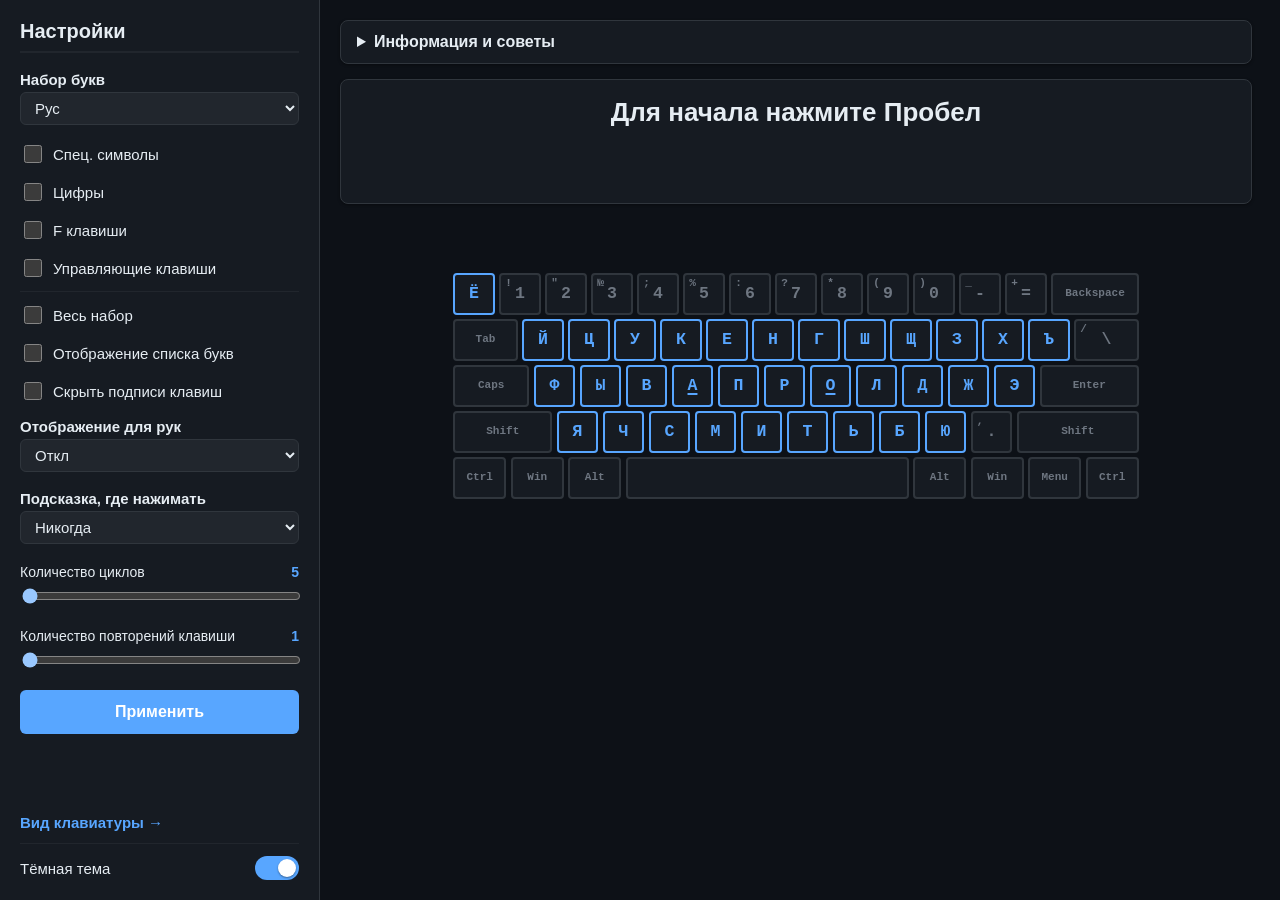
==== index.html @ badbe6aa "Добавлены настройки для сплит клавиатур" ====
<!DOCTYPE html>
<html lang="ru">
<head>
<meta charset="UTF-8">
<meta name="viewport" content="width=device-width, initial-scale=1">
<script>
  // Применяем сохранённую тему до отрисовки страницы, чтобы не было
  // мигания тёмной темой (она задана по умолчанию в CSS) перед светлой.
  (function () {
    try {
      if (localStorage.getItem('jmak-theme') === 'light') {
        document.documentElement.setAttribute('data-theme', 'light');
      }
    } catch (e) {}
  })();
</script>
<title>Жмяк — тренажёр расположения клавиш</title>
<link rel="stylesheet" href="style.css">
</head>
<body>

<div class="app">

  <!-- ================= ЛЕВЫЙ БЛОК: НАСТРОЙКИ ================= -->
  <aside class="panel settings">
    <h2 class="panel-title">Настройки</h2>

    <div class="field">
      <label class="field-label" for="letterSet">Набор букв</label>
      <select class="select" id="letterSet">
        <option value="ru" selected>Рус</option>
        <option value="en">Eng</option>
        <option value="all">Все</option>
        <option value="off">Откл</option>
      </select>
    </div>

    <label class="check"><input type="checkbox" id="cbSpecial"><span>Спец. символы</span></label>
    <label class="check"><input type="checkbox" id="cbDigits"><span>Цифры</span></label>
    <label class="check"><input type="checkbox" id="cbFkeys"><span>F клавиши</span></label>
    <label class="check"><input type="checkbox" id="cbControl"><span>Управляющие клавиши</span></label>

    <div class="settings-divider"></div>

    <label class="check"><input type="checkbox" id="cbFullSet"><span>Весь набор</span></label>
    <label class="check"><input type="checkbox" id="cbShowSeq"><span>Отображение списка букв</span></label>
    <label class="check"><input type="checkbox" id="cbBlind"><span>Скрыть подписи клавиш</span></label>
    <div class="field">
      <label class="field-label" for="handsMode">Отображение для рук</label>
      <select class="select" id="handsMode">
        <option value="off" selected>Откл</option>
        <option value="halves">Разделение на половины</option>
        <option value="fingers">Для каждого пальца</option>
      </select>
    </div>
    <div class="field">
      <label class="field-label" for="hintMode">Подсказка, где нажимать</label>
      <select class="select" id="hintMode">
        <option value="never" selected>Никогда</option>
        <option value="delay">Если замешкался (через 2 с)</option>
        <option value="instant">Сразу</option>
      </select>
    </div>

    <div class="slider">
      <div class="slider-head"><span>Количество циклов</span><b id="cyclesVal">5</b></div>
      <input type="range" id="cycles" min="5" max="100" step="1" value="5">
    </div>

    <div class="slider">
      <div class="slider-head"><span>Количество повторений клавиши</span><b id="repeatsVal">1</b></div>
      <input type="range" id="repeats" min="1" max="10" step="1" value="1">
    </div>

    <button id="applyBtn" class="apply">Применить</button>

    <div class="settings-footer">
      <a class="nav-link" href="key_settings.html">Вид клавиатуры →</a>
      <div class="theme-toggle">
        <span>Тёмная тема</span>
        <label class="switch">
          <input type="checkbox" id="themeToggle" checked>
          <span class="switch-track"></span>
        </label>
      </div>
    </div>
  </aside>

  <!-- ================= ПРАВЫЙ БЛОК: ЖМЯК ================= -->
  <main class="panel jmyak" id="jmyakPanel">

    <details class="info" id="infoBlock">
      <summary>Информация и советы</summary>
      <div class="info-body">
        <p>Жмяк помогает запомнить расположение клавиш и натренировать мышечную память пальцев — особенно при переходе с обычной клавиатуры на сплит, когда первое время пальцы ищут клавиши не там. Время нажатия показывается, чтобы видеть прогресс, но главное — нажимать правильно, не глядя.</p>
        <p>Форму своей сплит-клавиатуры (столбцы, ряды, клавиши под большой палец) можно задать на странице «Вид клавиатуры» — тренажёр нарисует её вместо обычной. Там же можно записать свою раскладку со слоями: страница по очереди подсвечивает клавиши, а вы нажимаете их на своей клавиатуре. Если цифры и спецсимволы у вас на разных клавишах (Shift + 9 не даёт скобку), включите там флажок «Цифры и спецсимволы на разных клавишах» — тогда символы будут показываться только на своих клавишах. Все настройки (клавиатура, раскладка со слоями, настройки тренажёра и тема) можно сохранить в файл и загрузить в другом браузере — карточка «Резервная копия» на той же странице.</p>
        <p><b>Слои сплита.</b> Над клавиатурой появляются вкладки слоёв — в покое по ним можно посмотреть, что где лежит. На основном слое в углах клавиш мелко видно, что на них на слоях 1 и 2. Если символ задания лежит на другом слое, подсказка назовёт слой («Жми (Символы)»), клавиатура сама переключится на него, а клавиша, которая его включает, будет обведена цветом слоя.</p>
        <ul>
          <li>Выберите наборы символов слева и нажмите <b>«Применить»</b>.</li>
          <li>Нажмите клавишу из подсказки (Пробел или Enter).</li>
          <li>После отсчёта 3…1 появится символ — нажмите его на клавиатуре.</li>
          <li>Если выбран набор букв «Все», рядом с «Жми» подсказывается раскладка буквы — <b>(Рус)</b> или <b>(Eng)</b>: например, «с» и «c» выглядят одинаково.</li>
          <li><b>Количество циклов</b> — сколько разных символов будет в задании (от 5 до 100).</li>
          <li><b>Количество повторений</b> — сколько раз подряд нужно нажать один и тот же символ.</li>
          <li><b>«Весь набор»</b> — в задание попадают все символы выбранных наборов, каждый по одному разу в случайном порядке; количество циклов при этом не настраивается (рядом с ним показано, сколько символов войдёт в задание), повторения работают как обычно.</li>
          <li>Если включено несколько наборов, каждый из них гарантированно появится в задании хотя бы один раз.</li>
          <li>На клавиатуре синим отмечены клавиши из выбранных наборов, серым — остальные. Подсветка меняется сразу при переключении флажков, ещё до «Применить».</li>
          <li>Если включено «Отображение списка букв», после старта задания клавиши, которые в нём встретятся, подсвечиваются жёлтым.</li>
          <li>Верное нажатие вспыхивает на клавиатуре зелёным, ошибочное — красным; под клавиатурой показывается время нажатия.</li>
          <li><b>«Отображение для рук»</b> — черта внизу клавиши подсказывает, чем её нажимать при слепой печати. «Разделение на половины»: фиолетовая — левой рукой, бирюзовая — правой. «Для каждого пальца»: у каждого пальца свой цвет, от розового (левый мизинец) до малинового (правый мизинец); серая — большие пальцы (пробел, Alt).</li>
          <li>На обычной клавиатуре ряд Esc и F1–F12 появляется при включённых «F клавишах» или «Управляющих клавишах», блок Insert/Home/PgUp/Delete/End/PgDn со стрелками — при «Управляющих клавишах». На сплите этих клавиш нет — они обычно на слоях, задание засчитывает их нажатие, но на схеме не показывает.</li>
          <li><b>«Подсказка, где нажимать»</b> — целевая клавиша подсвечивается на схеме вместе с чертой своего пальца: «Сразу» или «Если замешкался» (через 2 секунды, если клавиша ещё не нажата). По умолчанию подсказки нет — клавишу нужно найти самому.</li>
          <li><b>«Скрыть подписи клавиш»</b> — на схеме остаются только формы клавиш (и засечки на А/О): где какой символ, нужно помнить.</li>
          <li>В конце появится блок «Ошибки при нажатии» — клавиши, которые не удалось нажать с первого раза: им стоит уделить внимание. Кнопка <b>«Повторить ошибки»</b> сразу запускает задание из этих клавиш (каждая — по 3 раза). Ниже — свёрнутая таблица «Подробные результаты»: клавиша, все нажатия, ошибки, среднее время нажатия.</li>
        </ul>
        <p>Символы набираются в той раскладке, которая выбрана в настройках (Рус / Eng).</p>
        <p><b>Спец. символы зависят от набора букв:</b> при «Рус» выпадают только символы, которые набираются в русской раскладке (<code>! " % : ; ? * ( ) _ + - = \ / , .</code>); при «Eng» и «Все», а также если набор букв «Откл», — все спец. символы (для тех, что не набираются в русской раскладке, переключитесь на английскую). Регистр букв не учитывается.</p>
        <p><b>Комбинации клавиш</b> (например, Alt+Shift для смены раскладки, Shift+1 для «!») не засчитываются. Одиночное нажатие Alt, Ctrl, Shift или Win засчитывается в момент отпускания клавиши; время реакции при этом считается от её нажатия.</p>
        <p>Задание можно остановить кнопкой «Прервать».</p>
        <p>Настройки сохраняются в браузере при нажатии «Применить» и подставляются автоматически при следующем открытии страницы.</p>
        <p><b>Советы</b></p>
        <ul>
          <li>Сначала добейтесь надписи «Без ошибок, молодец!», и только потом ускоряйтесь: скорость придёт сама, когда пальцы запомнят дорогу.</li>
          <li>Усложняйте постепенно: подсказка «Сразу» → «Если замешкался» → «Никогда» → «Скрыть подписи клавиш».</li>
          <li>Старайтесь не смотреть на свою клавиатуру — ищите клавишу на экранной.</li>
          <li>Включите «Отображение для рук» → «Для каждого пальца» и следите, каким пальцем нажимаете.</li>
          <li>Клавиши из блока «Ошибки при нажатии» пальцы ещё не запомнили — потренируйте их кнопкой «Повторить ошибки».</li>
        </ul>
      </div>
    </details>

    <div class="status" id="status">
      <div class="status-text" id="statusText">Для начала нажмите Пробел</div>
      <div class="status-key" id="statusKey"></div>
    </div>
    <button id="abortBtn" class="abort" hidden>Прервать</button>

    <div class="layer-tabs trainer-tabs" id="layerTabs" hidden></div>
    <div class="keyboard-wrap">
      <div class="keyboard" id="keyboard" aria-hidden="true"></div>
    </div>
    <div class="press-feedback" id="pressTime"></div>

    <div class="progress" id="progress"></div>
    <div class="results" id="results"></div>

  </main>
</div>

<script src="keyboard.js"></script>
<script src="script.js"></script>
</body>
</html>
---- style.css ----
* {
  box-sizing: border-box;
}

/* ==================== ЦВЕТОВЫЕ ПЕРЕМЕННЫЕ ==================== */
/* Тёмная тема — значения по умолчанию */
:root {
  color-scheme: dark;

  --bg-app: #0d1117;
  --bg-main: #0d1117;
  --bg-panel: #161b22;
  --bg-subtle: #21262d;
  --bg-hover: #1c2128;
  --bg-disabled: #30363d;

  --border-color: #30363d;
  --border-soft: #21262d;

  --text-primary: #e6edf3;
  --text-secondary: #8b949e;
  --text-tertiary: #6e7681;

  --accent: #58a6ff;
  --accent-hover: #79c0ff;
  --accent-bg: rgba(56, 139, 253, 0.15);
  --accent-ring: rgba(88, 166, 255, 0.35);

  --success: #3fb950;
  --success-border: #2ea043;
  --success-bg: rgba(46, 160, 67, 0.15);
  --success-ring: rgba(46, 160, 67, 0.3);

  --error: #f85149;
  --error-bg: rgba(248, 81, 73, 0.15);
  --error-ring: rgba(248, 81, 73, 0.3);

  --warning: #d29922;
  --warning-bg: rgba(210, 153, 34, 0.12);

  --hand-left: #a371f7;
  --hand-right: #39c5bb;

  --finger-left-pinky: #f778ba;
  --finger-left-ring: #f0883e;
  --finger-left-middle: #e3b341;
  --finger-left-index: #56d364;
  --finger-right-index: #39c5bb;
  --finger-right-middle: #58a6ff;
  --finger-right-ring: #a371f7;
  --finger-right-pinky: #db61a2;
  --finger-thumb: #8b949e;

  /* Цвета слоёв записанной раскладки сплита (клавиши слоёв, угловые подписи) */
  --layer-1: #a371f7;
  --layer-2: #f0883e;
  --layer-3: #39c5bb;
  --layer-4: #f778ba;
  --layer-5: #e3b341;

  --shadow-sm: 0 1px 3px rgba(0, 0, 0, 0.4);
  --shadow-panel: 2px 0 5px rgba(0, 0, 0, 0.3);

  --scrollbar-track: #161b22;
  --scrollbar-thumb: #30363d;
  --scrollbar-thumb-hover: #484f58;
}

/* Светлая тема — включается переключателем внизу настроек */
:root[data-theme="light"] {
  color-scheme: light;

  --bg-app: #f5f7fa;
  --bg-main: #f9fafb;
  --bg-panel: #ffffff;
  --bg-subtle: #f6f8fa;
  --bg-hover: #f3f6f9;
  --bg-disabled: #8c959f;

  --border-color: #d0d7de;
  --border-soft: #eaeef2;

  --text-primary: #24292f;
  --text-secondary: #57606a;
  --text-tertiary: #8c959f;

  --accent: #0969da;
  --accent-hover: #0757b8;
  --accent-bg: #ddf4ff;
  --accent-ring: rgba(9, 105, 218, 0.3);

  --success: #1a7f37;
  --success-border: #2da44e;
  --success-bg: #dafbe1;
  --success-ring: rgba(45, 164, 78, 0.2);

  --error: #cf222e;
  --error-bg: #ffebe9;
  --error-ring: rgba(207, 34, 46, 0.2);

  --warning: #9a6700;
  --warning-bg: #fff8c5;

  --hand-left: #8250df;
  --hand-right: #0f8a80;

  --finger-left-pinky: #bf3989;
  --finger-left-ring: #bc4c00;
  --finger-left-middle: #9a6700;
  --finger-left-index: #1a7f37;
  --finger-right-index: #0f8a80;
  --finger-right-middle: #0969da;
  --finger-right-ring: #8250df;
  --finger-right-pinky: #a0369a;
  --finger-thumb: #6e7781;

  --layer-1: #8250df;
  --layer-2: #bc4c00;
  --layer-3: #0f8a80;
  --layer-4: #bf3989;
  --layer-5: #9a6700;

  --shadow-sm: 0 1px 3px rgba(0, 0, 0, 0.04);
  --shadow-panel: 2px 0 5px rgba(0, 0, 0, 0.05);

  --scrollbar-track: #f1f1f1;
  --scrollbar-thumb: #c1c1c1;
  --scrollbar-thumb-hover: #a8a8a8;
}

body {
  margin: 0;
  font-family: 'Segoe UI', Roboto, Arial, sans-serif;
  background: var(--bg-app);
  color: var(--text-primary);
  transition: background-color 0.2s ease, color 0.2s ease;
}

.app {
  display: flex;
  height: 100vh;
  overflow: hidden;
}

.panel {
  padding: 20px;
  overflow-y: auto;
  transition: background-color 0.2s ease, color 0.2s ease, border-color 0.2s ease;
}

.settings {
  width: 320px;
  background: var(--bg-panel);
  border-right: 1px solid var(--border-color);
  flex-shrink: 0;
  box-shadow: var(--shadow-panel);
  display: flex;
  flex-direction: column;
}

.panel-title {
  margin-top: 0;
  font-size: 20px;
  border-bottom: 2px solid var(--border-soft);
  padding-bottom: 10px;
}

.check {
  display: flex;
  align-items: center;
  gap: 8px;
  margin: 12px 0;
  font-size: 15px;
  cursor: pointer;
}

.check input[type="checkbox"] {
  width: 18px;
  height: 18px;
  cursor: pointer;
}

/* ----- Поле с заголовком и выпадающим списком (набор букв) ----- */
.field {
  margin: 12px 0 16px;
}

.field-label {
  display: block;
  margin-bottom: 6px;
  font-size: 15px;
  font-weight: 600;
}

.select {
  width: 100%;
  padding: 8px 10px;
  font: inherit;
  font-size: 15px;
  color: var(--text-primary);
  background-color: var(--bg-subtle);
  border: 1px solid var(--border-color);
  border-radius: 6px;
  cursor: pointer;
  transition: border-color 0.2s ease;
}

.select:hover {
  border-color: var(--text-tertiary);
}

.select:focus-visible {
  outline: 2px solid var(--accent);
  outline-offset: 1px;
}

/* Радиокнопки (страница «Вид клавиатуры») */
.radio {
  display: flex;
  align-items: center;
  gap: 6px;
  font-size: 14px;
  cursor: pointer;
}

.radio input[type="radio"] {
  cursor: pointer;
}

.slider {
  margin: 18px 0;
}

.slider-head {
  display: flex;
  justify-content: space-between;
  font-size: 14px;
  margin-bottom: 6px;
}

.slider-head b {
  color: var(--accent);
}

input[type="range"] {
  width: 100%;
  cursor: pointer;
}

/* Неактивный ползунок («Количество циклов» при «Весь набор») */
.slider.disabled {
  opacity: 0.5;
}

input[type="range"]:disabled {
  cursor: not-allowed;
}

/* Линия между наборами символов и остальными настройками — как над «Тёмная тема».
   Панель настроек — flex-колонка, отступы не схлопываются: вместе с 7px у соседних
   флажков с каждой стороны линии получается 11px, почти как у переключателя темы */
.settings-divider {
  margin: 4px 0;
  border-top: 1px solid var(--border-soft);
}

/* ----- Компактные отступы в панели настроек тренажёра: все пункты помещаются по высоте
   на экране 1920×1080 (в окне браузера это около 920–950px). Те же элементы на странице
   «Вид клавиатуры» сохраняют обычные отступы ----- */
.settings .panel-title {
  margin-bottom: 10px;
  padding-bottom: 8px;
}

.settings .check {
  margin: 7px 0;
}

.settings .field {
  margin: 8px 0 10px;
}

.settings .field-label {
  margin-bottom: 4px;
}

.settings .select {
  padding: 6px 10px;
}

.settings .slider {
  margin: 10px 0;
}

.settings .apply {
  margin-top: 8px;
  padding: 10px;
}

.apply {
  width: 100%;
  padding: 12px;
  background: var(--accent);
  color: white;
  border: 3px solid transparent;
  border-radius: 6px;
  font-size: 16px;
  font-weight: 600;
  cursor: pointer;
  margin-top: 10px;
  transition: background 0.2s, border-color 0.2s, box-shadow 0.2s;
}

.apply:hover {
  background: var(--accent-hover);
}

.apply:disabled {
  background: var(--bg-disabled);
  cursor: not-allowed;
}

.abort {
  align-self: center;
  padding: 8px 24px;
  background: var(--bg-panel);
  color: var(--error);
  border: 2px solid var(--error);
  border-radius: 6px;
  font-size: 15px;
  font-weight: 600;
  cursor: pointer;
  transition: background-color 0.2s ease;
}

.abort:hover {
  background: var(--error-bg);
}

/* Скрытая кнопка не убирается из раскладки, а становится невидимой: место под ней
   зарезервировано, поэтому клавиатура не сдвигается при старте и остановке задания */
.abort[hidden] {
  display: block;
  visibility: hidden;
}

/* Красная обводка, когда настройки изменены, но не применены */
.apply.changed {
  border-color: var(--error);
  box-shadow: 0 0 0 3px var(--error-ring);
}

.apply.changed:hover {
  background: var(--accent);
}

/* ----- Низ панели настроек: ссылка на вид клавиатуры и переключатель темы ----- */
/* Один margin-top:auto на весь блок — два auto поделили бы свободное место пополам */
.settings-footer {
  margin-top: auto;
  padding-top: 12px;
}

.nav-link {
  display: inline-block;
  color: var(--accent);
  font-size: 15px;
  font-weight: 600;
  text-decoration: none;
}

.nav-link:hover {
  text-decoration: underline;
}

.nav-link:focus-visible {
  outline: 2px solid var(--accent);
  outline-offset: 2px;
  border-radius: 2px;
}

.settings-footer .nav-link {
  margin-bottom: 12px;
}

/* ----- Переключатель темы ----- */
.theme-toggle {
  padding-top: 12px;
  border-top: 1px solid var(--border-soft);
  display: flex;
  align-items: center;
  justify-content: space-between;
  font-size: 15px;
}

.switch {
  position: relative;
  display: inline-block;
  width: 44px;
  height: 24px;
  flex-shrink: 0;
}

.switch input {
  position: absolute;
  opacity: 0;
  width: 100%;
  height: 100%;
  margin: 0;
  cursor: pointer;
}

.switch-track {
  position: absolute;
  inset: 0;
  background: var(--bg-disabled);
  border-radius: 999px;
  transition: background-color 0.2s ease;
}

/* Ползунок переключателя: смещается слева направо при включении */
.switch-track::before {
  content: "";
  position: absolute;
  top: 3px;
  left: 3px;
  width: 18px;
  height: 18px;
  border-radius: 50%;
  background: #ffffff;
  box-shadow: 0 1px 2px rgba(0, 0, 0, 0.4);
  transition: transform 0.2s ease;
}

.switch input:checked + .switch-track {
  background: var(--accent);
}

.switch input:checked + .switch-track::before {
  transform: translateX(20px);
}

.switch input:focus-visible + .switch-track {
  outline: 2px solid var(--accent);
  outline-offset: 2px;
}

/* ===== ПРАВЫЙ БЛОК ===== */
.jmyak {
  flex: 1;
  display: flex;
  flex-direction: column;
  gap: 15px;
  background: var(--bg-main);
  overflow-y: auto;
  /* Место под скроллбар зарезервировано: иначе его появление меняло бы ширину,
     а с ней и размер клавиатуры (он считается от ширины контейнера) */
  scrollbar-gutter: stable;
}

.jmyak > * {
  flex-shrink: 0;
}

/* ----- Информация ----- */
.info {
  background: var(--bg-panel);
  border: 1px solid var(--border-color);
  border-radius: 8px;
  box-shadow: var(--shadow-sm);
}

.info summary {
  padding: 12px 16px;
  cursor: pointer;
  font-weight: 600;
  user-select: none;
}

.info summary:focus-visible {
  outline: 2px solid var(--accent);
  outline-offset: -2px;
}

.info summary:hover {
  background: var(--bg-hover);
}

.info-body {
  padding: 0 16px 16px;
  font-size: 14px;
  line-height: 1.5;
  color: var(--text-primary);
}

.info-body ul {
  margin: 8px 0;
  padding-left: 20px;
}

/* ----- Статус, клавиша, прогресс и т.д. ----- */
/* Две строки: текст («Для начала нажмите…», «Жми (Eng)») и место под символ.
   У обеих строк явная высота строки, вторая держит высоту и пустой — блок
   одинаковый во всех состояниях и не сдвигает клавиатуру */
.status {
  font-weight: 700;
  text-align: center;
  padding: 16px 10px;
  color: var(--text-primary);
  display: flex;
  flex-direction: column;
  align-items: center;
  justify-content: center;
  gap: 4px;
  background: var(--bg-panel);
  border: 1px solid var(--border-color);
  border-radius: 8px;
  box-shadow: var(--shadow-sm);
}

.status-text {
  font-size: 26px;
  line-height: 1.3;
}

.status-key {
  font-size: 44px;
  line-height: 1.2;
  min-height: 1.2em;
}

/* Символ, который нужно нажать, — цветом и подчёркиванием */
.status-key.target {
  color: var(--accent);
  text-decoration: underline;
  text-decoration-thickness: 3px;
  text-underline-offset: 6px;
}

/* Цифра отсчёта на месте будущего символа — приглушённая, чтобы не спутать с заданием */
.status-key.countdown {
  color: var(--text-secondary);
}

/* ----- Экранная клавиатура ----- */
/* Обёртка — контейнер для расчёта размера клавиши (единицы cqw). Это обычный
   растянутый блок: с fit-content или align-self:center контейнер с inline-size
   схлопнулся бы в 0 */
.keyboard-wrap {
  container-type: inline-size;
}

.keyboard {
  /* u — размер ячейки клавиши: не больше 46px и так, чтобы клавиатура влезла по ширине.
     --kb-cols / --kb-rows (размер раскладки в клавишах) задаёт keyboard.js */
  --u: min(46px, 100cqw / var(--kb-cols, 15));
  --gap: calc(var(--u) * 0.1);
  position: relative;
  margin: 0 auto;
  width: calc(var(--kb-cols, 15) * var(--u));
  height: calc(var(--kb-rows, 5) * var(--u));
  font-family: ui-monospace, 'Cascadia Mono', Consolas, 'Courier New', monospace;
  font-size: calc(var(--u) * 0.36);
  font-weight: 700;
  user-select: none;
}

/* Каждая клавиша занимает w×h ячеек, видимая часть отступает на половину зазора
   с каждой стороны — так ряды совпадают по краям при любом числе клавиш */
.kb-key {
  position: absolute;
  left: calc(var(--x) * var(--u) + var(--gap) / 2);
  top: calc(var(--y) * var(--u) + var(--gap) / 2);
  width: calc(var(--w) * var(--u) - var(--gap));
  height: calc(var(--h) * var(--u) - var(--gap));
  display: flex;
  align-items: center;
  justify-content: center;
  border: 2px solid var(--border-color);
  border-radius: 4px;
  background: var(--bg-panel);
  color: var(--text-tertiary);
  line-height: 1;
  transition: color 0.25s ease, border-color 0.25s ease, background-color 0.25s ease, box-shadow 0.25s ease;
}

/* Именованные клавиши (Tab, Shift, Esc, F1…) — мельче */
.kb-key.kb-named {
  font-size: calc(var(--u) * 0.24);
  font-weight: 600;
}

/* Клавиша сплита, которой пока ничего не назначено (до «запоминания» раскладки) */
.kb-key.kb-empty {
  border-style: dashed;
}

/* Слои записанной раскладки. Клавиша слоя получает цвет своего слоя (--lc):
   переключатель («L1») подписан этим цветом, у tap-hold клавиши — номер слоя в углу */
.kb-lc-1 { --lc: var(--layer-1); }
.kb-lc-2 { --lc: var(--layer-2); }
.kb-lc-3 { --lc: var(--layer-3); }
.kb-lc-4 { --lc: var(--layer-4); }
.kb-lc-5 { --lc: var(--layer-5); }

.kb-key.kb-layer-only {
  color: var(--lc);
}

.kb-layer-badge {
  position: absolute;
  left: 4px;
  bottom: 3px;
  font-size: calc(var(--u) * 0.2);
  color: var(--lc);
}

/* Угловые подписи на основном слое: что на этой клавише на слоях 1 и 2 */
.kb-legend {
  position: absolute;
  font-size: calc(var(--u) * 0.22);
  font-weight: 700;
}

.kb-legend-1 {
  top: 3px;
  right: 4px;
  color: var(--layer-1);
}

.kb-legend-2 {
  left: 4px;
  bottom: 3px;
  color: var(--layer-2);
}

/* На показанном слое клавиша такая же, как на основном, — подпись бледная */
.kb-key.kb-transparent > span {
  opacity: 0.35;
}

/* Клавиша основного слоя, которая включает показанный слой (в задании — слой символа) */
.kb-key.kb-layer-target {
  border-color: var(--lc);
  box-shadow: 0 0 0 2px var(--lc);
}

/* Клавиши предпросмотра на странице «Вид клавиатуры» кликабельны (запись одной клавиши) */
.keyboard.editable .kb-key {
  cursor: pointer;
}

.keyboard.editable .kb-key:hover {
  border-color: var(--text-secondary);
}

/* Клавиша, которую сейчас записываем */
.kb-key.kb-current,
.keyboard.editable .kb-key.kb-current:hover {
  border-color: var(--accent);
  background: var(--accent-bg);
  box-shadow: 0 0 0 3px var(--accent-ring);
  z-index: 1;
}

/* Символ с Shift — в левом верхнем углу, кириллица в режиме «Все» — в правом нижнем */
.kb-shift,
.kb-alt {
  position: absolute;
  font-size: calc(var(--u) * 0.24);
}

.kb-shift {
  top: 3px;
  left: 4px;
}

.kb-alt {
  right: 4px;
  bottom: 3px;
}

/* Засечки на F и J (А и О) */
.kb-bump .kb-main {
  text-decoration: underline;
  text-decoration-thickness: 2px;
  text-underline-offset: 0.2em;
}

/* Зоны рук («Отображение для рук»): короткая черта у нижнего края клавиши.
   Цвет пальца (--finger-color) у клавиши есть всегда; режим на контейнере
   (kb-hands-halves / kb-hands-fingers) задаёт цвет черты --hand-color по руке или
   пальцу, а рисует черту одно общее правило ниже. При «Откл» класса режима нет —
   черт нет (кроме подсказки, где нажимать: она показывает палец) */
.kb-hand-left-pinky   { --finger-color: var(--finger-left-pinky); }
.kb-hand-left-ring    { --finger-color: var(--finger-left-ring); }
.kb-hand-left-middle  { --finger-color: var(--finger-left-middle); }
.kb-hand-left-index   { --finger-color: var(--finger-left-index); }
.kb-hand-right-index  { --finger-color: var(--finger-right-index); }
.kb-hand-right-middle { --finger-color: var(--finger-right-middle); }
.kb-hand-right-ring   { --finger-color: var(--finger-right-ring); }
.kb-hand-right-pinky  { --finger-color: var(--finger-right-pinky); }
.kb-hand-thumb        { --finger-color: var(--finger-thumb); }

.keyboard.kb-hands-halves .kb-hand-left  { --hand-color: var(--hand-left); }
.keyboard.kb-hands-halves .kb-hand-right { --hand-color: var(--hand-right); }
.keyboard.kb-hands-fingers .kb-key       { --hand-color: var(--finger-color); }

/* Ширина задана в u, а не в процентах — на широких клавишах черта не растягивается.
   Черта ниже подписи в правом нижнем углу (кириллица в режиме «Все») и подальше
   от засечки на А/О. У клавиши без цвета (пробел в режиме половин) черта прозрачная */
.keyboard.kb-hands-halves .kb-key::after,
.keyboard.kb-hands-fingers .kb-key::after,
.kb-key.kb-hint::after {
  content: '';
  position: absolute;
  left: 50%;
  bottom: calc(var(--u) * 0.03);
  width: calc(var(--u) * 0.36);
  height: max(2px, calc(var(--u) * 0.06));
  transform: translateX(-50%);
  border-radius: 2px;
  background: var(--hand-color, transparent);
}

/* Состояния: одинаковая специфичность, поэтому при нескольких классах
   побеждает правило, стоящее ниже */
.kb-key.kb-active {
  border-color: var(--accent);
  color: var(--accent);
}

.kb-key.kb-task {
  border-color: var(--warning);
  color: var(--warning);
  background: var(--warning-bg);
}

/* «Подсказка, где нажимать»: целевая клавиша и черта её пальца (цвет пальца) */
.kb-key.kb-hint {
  --hand-color: var(--finger-color);
  border-color: var(--accent);
  color: var(--text-primary);
  background: var(--accent-bg);
  box-shadow: 0 0 0 3px var(--accent-ring);
  z-index: 1;
}

/* «Скрыть подписи клавиш»: пустые кейкапы — видна только форма клавиатуры.
   Засечки на А/О остаются — черточкой, как на настоящих клавишах */
.keyboard.kb-blind .kb-key > span {
  visibility: hidden;
}

.keyboard.kb-blind .kb-bump::before {
  content: '';
  position: absolute;
  left: 50%;
  bottom: 30%;
  width: calc(var(--u) * 0.24);
  height: 2px;
  transform: translateX(-50%);
  border-radius: 1px;
  background: currentColor;
}

/* Вспышки загораются мгновенно (transition: none), а гаснут плавно — за счёт
   transition обычной клавиши. С плавным появлением 200 мс вспышка почти не видна */
.kb-key.kb-correct {
  border-color: var(--success);
  color: var(--success);
  background: var(--success-bg);
  box-shadow: 0 0 0 3px var(--success-ring);
  transition: none;
  z-index: 1;
}

.kb-key.kb-wrong {
  border-color: var(--error);
  color: var(--error);
  background: var(--error-bg);
  box-shadow: 0 0 0 3px var(--error-ring);
  transition: none;
  z-index: 1;
}

/* Строка под клавиатурой: время нажатия или ошибка */
.press-feedback {
  min-height: 26px; /* резервируем место, чтобы ниже ничего не «прыгало» */
  text-align: center;
  font-size: 18px;
  font-weight: 600;
  color: var(--text-secondary);
}

.press-feedback.ok {
  color: var(--success);
}

.press-feedback.bad {
  color: var(--error);
}

.progress {
  text-align: center;
  font-size: 15px;
  color: var(--text-secondary);
  font-weight: 500;
  min-height: 24px;
}

.results {
  overflow-x: auto;
  margin-top: 10px;
}

.results h3 {
  margin: 0 0 10px;
  font-size: 18px;
}

/* «Ошибки при нажатии» — карточка в стиле блока «Информация и советы» */
.mistakes {
  margin-bottom: 15px;
  padding: 14px 16px;
  background: var(--bg-panel);
  border: 1px solid var(--border-color);
  border-radius: 8px;
  box-shadow: var(--shadow-sm);
}

.mistakes p {
  margin: 0;
  font-size: 15px;
  line-height: 1.5;
}

.mistakes-key {
  color: var(--error);
}

.mistakes .mistakes-none {
  color: var(--success);
  font-weight: 600;
}

.mistakes .btn {
  margin-top: 12px;
}

/* «Подробные результаты» — свёрнутый блок (классы .info дают вид как у «Информации и советов») */
.results-details .results-body {
  padding: 0 16px 16px;
  overflow-x: auto;
}

.results table {
  width: 100%;
  border-collapse: collapse;
  background: var(--bg-panel);
  border-radius: 8px;
  overflow: hidden;
  box-shadow: var(--shadow-sm);
}

.results th,
.results td {
  border: 1px solid var(--border-color);
  padding: 10px 12px;
  text-align: center;
  font-size: 14px;
}

.results th {
  background: var(--bg-subtle);
  font-weight: 600;
  color: var(--text-primary);
}

.results .event-correct {
  color: var(--success);
  font-weight: 600;
}

.results .event-wrong {
  color: var(--error);
  font-weight: 600;
}

/* ==================== СТРАНИЦА «ВИД КЛАВИАТУРЫ» (key_settings.html) ==================== */
.page {
  max-width: 760px;
  margin: 0 auto;
  padding: 24px 20px 40px;
}

.page-header {
  margin-bottom: 20px;
}

.page-header h1 {
  margin: 12px 0 4px;
  font-size: 24px;
}

.page-note {
  margin: 0;
  font-size: 14px;
  color: var(--text-secondary);
}

.card {
  background: var(--bg-panel);
  border: 1px solid var(--border-color);
  border-radius: 8px;
  box-shadow: var(--shadow-sm);
  padding: 16px 20px;
  margin-bottom: 16px;
}

.card h2 {
  margin: 0 0 12px;
  font-size: 18px;
}

.card h3 {
  margin: 0 0 4px;
  font-size: 16px;
}

.card .radio + .radio {
  margin-top: 8px;
}

.split-halves {
  display: grid;
  grid-template-columns: 1fr 1fr;
  gap: 16px;
  margin-bottom: 16px;
}

.split-halves .card {
  margin-bottom: 0;
}

/* Правая половина при «Половины одинаковые» — повторяет левую, ползунки неактивны */
.card.disabled {
  opacity: 0.5;
}

/* Два поля со списками в одну строку (пресет и смещение столбцов) */
.field-row {
  display: grid;
  grid-template-columns: 1fr 1fr;
  gap: 16px;
}

.field-row .field {
  margin: 0 0 4px;
}

/* Отметка «Сохранено» в шапке — появляется на 1,5 с после каждого изменения */
.save-note {
  margin-left: 6px;
  color: var(--success);
  font-weight: 600;
  opacity: 0;
  transition: opacity 0.3s ease;
}

.save-note.visible {
  opacity: 1;
}

.save-note.error {
  color: var(--error);
}

.preview-note {
  margin-top: 12px;
}

/* Результат сохранения в файл / загрузки из файла («Резервная копия») */
.backup-status {
  min-height: 20px;
  margin-top: 10px;
}

.backup-status.ok {
  color: var(--success);
}

.backup-status.error {
  color: var(--error);
}

/* ----- Кнопки (страница «Вид клавиатуры», «Повторить ошибки» в результатах) ----- */
.btn {
  padding: 8px 14px;
  font: inherit;
  font-size: 14px;
  font-weight: 600;
  color: var(--text-primary);
  background: var(--bg-subtle);
  border: 1px solid var(--border-color);
  border-radius: 6px;
  cursor: pointer;
  transition: background-color 0.2s ease, border-color 0.2s ease;
}

.btn:hover:not(:disabled) {
  border-color: var(--text-tertiary);
}

.btn:disabled {
  opacity: 0.5;
  cursor: not-allowed;
}

.btn:focus-visible {
  outline: 2px solid var(--accent);
  outline-offset: 1px;
}

.btn-primary {
  color: #ffffff;
  background: var(--accent);
  border-color: var(--accent);
}

.btn-primary:hover:not(:disabled) {
  background: var(--accent-hover);
  border-color: var(--accent-hover);
}

.btn-row {
  display: flex;
  flex-wrap: wrap;
  align-items: center;
  gap: 8px;
  margin-top: 12px;
}

/* Вкладки слоёв над предпросмотром */
.layer-tabs {
  display: flex;
  flex-wrap: wrap;
  gap: 6px;
  margin-bottom: 4px;
}

.layer-tabs[hidden] {
  display: none;
}

.layer-tab {
  padding: 6px 12px;
  font: inherit;
  font-size: 14px;
  color: var(--text-secondary);
  background: var(--bg-subtle);
  border: 1px solid var(--border-color);
  border-radius: 999px;
  cursor: pointer;
}

.layer-tab.active {
  color: var(--accent);
  border-color: var(--accent);
  background: var(--accent-bg);
  font-weight: 600;
}

/* Во время задания слой переключается сам — вкладки только показывают, какой */
.layer-tab:disabled {
  cursor: default;
}

.layer-tab:disabled:not(.active) {
  opacity: 0.5;
}

/* Вкладки слоёв над клавиатурой тренажёра */
.trainer-tabs {
  justify-content: center;
}

.layer-tab:focus-visible {
  outline: 2px solid var(--accent);
  outline-offset: 1px;
}

/* Мастер записи раскладки */
.wizard {
  margin-top: 14px;
  padding: 12px 14px;
  border: 1px solid var(--accent);
  border-radius: 8px;
  background: var(--accent-bg);
}

.wizard-title {
  font-weight: 700;
}

.wizard-text {
  margin-top: 4px;
  font-size: 14px;
  line-height: 1.5;
}

.wizard-last {
  min-height: 21px;
  margin-top: 6px;
  font-size: 14px;
  font-weight: 600;
  color: var(--success);
}

.wizard .btn-row {
  margin-top: 8px;
}

.select.wizard-select {
  width: auto;
  padding: 7px 10px;
  font-size: 14px;
}

@media (max-width: 600px) {
  .split-halves,
  .field-row {
    grid-template-columns: 1fr;
  }
}

/* Scrollbar styling */
::-webkit-scrollbar {
  width: 8px;
}
::-webkit-scrollbar-track {
  background: var(--scrollbar-track);
}
::-webkit-scrollbar-thumb {
  background: var(--scrollbar-thumb);
  border-radius: 4px;
}
::-webkit-scrollbar-thumb:hover {
  background: var(--scrollbar-thumb-hover);
}
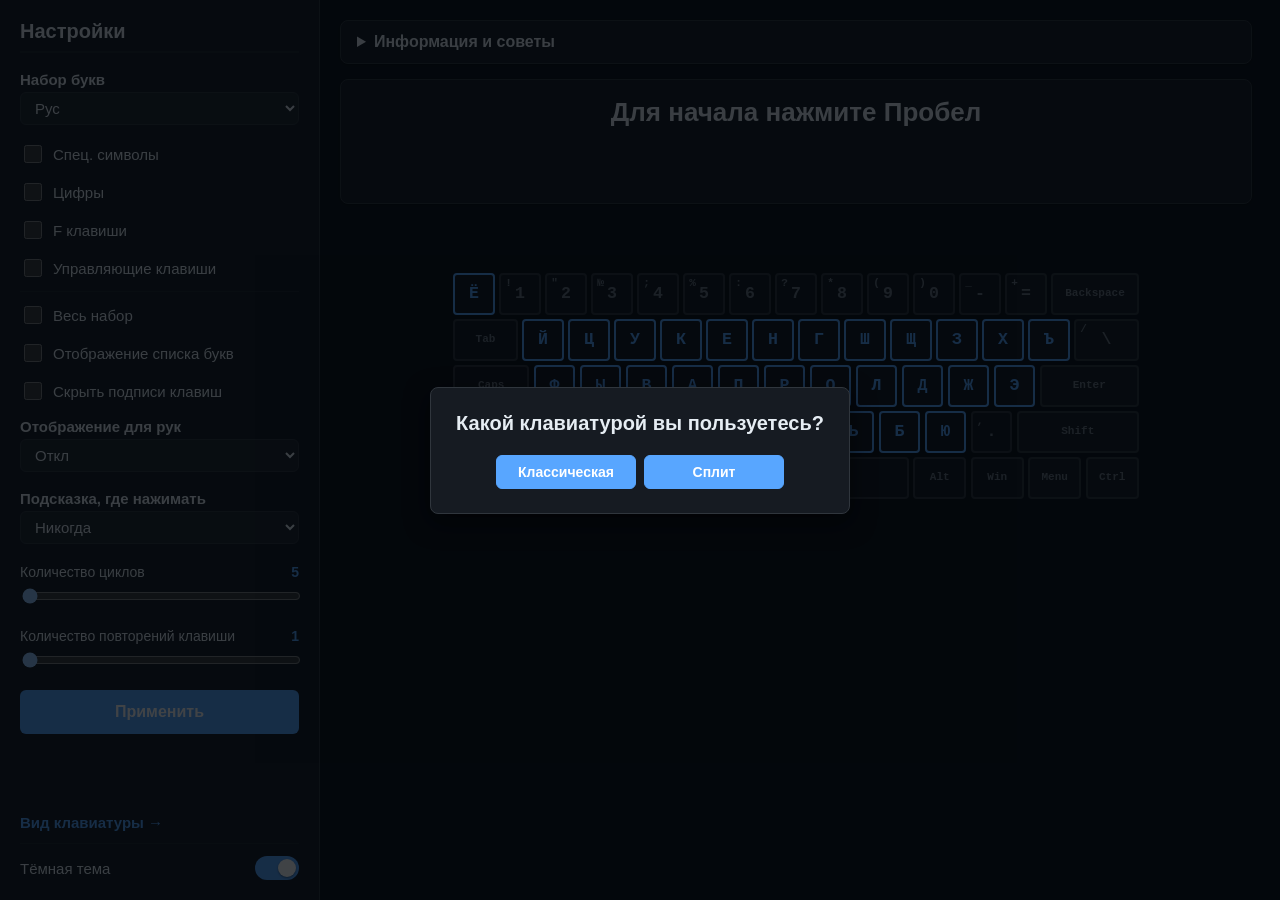
==== commit 1ae564c6: "Добавлено предложение выбора клавиатуры для новичка и предупреждение что не доступно хранилище" ====
--- a/index.html
+++ b/index.html
@@ -89,6 +89,11 @@
   <!-- ================= ПРАВЫЙ БЛОК: ЖМЯК ================= -->
   <main class="panel jmyak" id="jmyakPanel">
 
+    <div class="storage-warning" id="storageWarning" role="alert" hidden>
+      <p><b>Браузер не даёт сохранять данные.</b> Тренажёр работает, но настройки и тема не запомнятся до следующего открытия, а сплит-клавиатура со страницы «Вид клавиатуры» сюда не попадёт. Разрешите этому сайту сохранять файлы cookie и данные сайтов в настройках браузера и перезагрузите страницу.</p>
+      <button type="button" class="storage-warning-close" id="storageWarningClose" aria-label="Скрыть предупреждение">✕</button>
+    </div>
+
     <details class="info" id="infoBlock">
       <summary>Информация и советы</summary>
       <div class="info-body">
@@ -120,6 +125,13 @@
         <p>Настройки сохраняются в браузере при нажатии «Применить» и подставляются автоматически при следующем открытии страницы.</p>
         <p><b>Советы</b></p>
         <ul>
+          <li><b>Исходное положение рук.</b> Перед началом поставьте пальцы на «домашние» клавиши:
+            <ul>
+              <li>левая рука — мизинец, безымянный, средний и указательный на <b>Ф Ы В А</b> (в английской раскладке — A S D F), большой палец — на клавишу слоя 1;</li>
+              <li>правая рука — указательный, средний, безымянный и мизинец на <b>О Л Д Ж</b> (J K L ;), большой палец — на клавишу слоя 2.</li>
+            </ul>
+            На обычной клавиатуре большие пальцы лежат на пробеле. Чтобы нажать клавишу, дотянитесь до неё нужным пальцем, а после нажатия сразу верните палец на место — каждое движение начинается из одной точки, и пальцы быстрее его запоминают.
+          </li>
           <li>Сначала добейтесь надписи «Без ошибок, молодец!», и только потом ускоряйтесь: скорость придёт сама, когда пальцы запомнят дорогу.</li>
           <li>Усложняйте постепенно: подсказка «Сразу» → «Если замешкался» → «Никогда» → «Скрыть подписи клавиш».</li>
           <li>Старайтесь не смотреть на свою клавиатуру — ищите клавишу на экранной.</li>
@@ -147,6 +159,17 @@
   </main>
 </div>
 
+<!-- ================= ПЕРВЫЙ ЗАПУСК: ВЫБОР КЛАВИАТУРЫ ================= -->
+<div class="modal-backdrop" id="welcome" hidden>
+  <div class="modal" role="dialog" aria-modal="true" aria-labelledby="welcomeTitle" tabindex="-1">
+    <h2 class="modal-title" id="welcomeTitle">Какой клавиатурой вы пользуетесь?</h2>
+    <div class="btn-row modal-buttons">
+      <button type="button" class="btn btn-primary" id="welcomeStandard">Классическая</button>
+      <button type="button" class="btn btn-primary" id="welcomeSplit">Сплит</button>
+    </div>
+  </div>
+</div>
+
 <script src="keyboard.js"></script>
 <script src="script.js"></script>
 </body>
--- a/style.css
+++ b/style.css
@@ -60,6 +60,8 @@
 
   --shadow-sm: 0 1px 3px rgba(0, 0, 0, 0.4);
   --shadow-panel: 2px 0 5px rgba(0, 0, 0, 0.3);
+  --shadow-modal: 0 8px 24px rgba(0, 0, 0, 0.5);
+  --backdrop: rgba(1, 4, 9, 0.75);
 
   --scrollbar-track: #161b22;
   --scrollbar-thumb: #30363d;
@@ -122,6 +124,8 @@
 
   --shadow-sm: 0 1px 3px rgba(0, 0, 0, 0.04);
   --shadow-panel: 2px 0 5px rgba(0, 0, 0, 0.05);
+  --shadow-modal: 0 8px 24px rgba(140, 149, 159, 0.2);
+  --backdrop: rgba(31, 35, 40, 0.45);
 
   --scrollbar-track: #f1f1f1;
   --scrollbar-thumb: #c1c1c1;
@@ -1041,6 +1045,98 @@
   margin-top: 12px;
 }
 
+/* ----- Окно первого запуска «Какой клавиатурой вы пользуетесь?» (index.html) ----- */
+/* Закрывается только кнопками; содержимое страницы под ним недоступно (inert) */
+.modal-backdrop {
+  position: fixed;
+  inset: 0;
+  z-index: 100;
+  display: flex;
+  align-items: center;
+  justify-content: center;
+  padding: 16px;
+  background: var(--backdrop);
+}
+
+.modal-backdrop[hidden] {
+  display: none;
+}
+
+.modal {
+  width: 100%;
+  max-width: 420px;
+  padding: 24px;
+  text-align: center;
+  background: var(--bg-panel);
+  border: 1px solid var(--border-color);
+  border-radius: 8px;
+  box-shadow: var(--shadow-modal);
+  outline: none;
+}
+
+.modal-title {
+  margin: 0;
+  font-size: 20px;
+}
+
+.modal-buttons {
+  justify-content: center;
+  margin-top: 20px;
+}
+
+.modal-buttons .btn {
+  min-width: 140px;
+}
+
+/* ----- Предупреждение «Браузер не даёт сохранять данные» (обе страницы) ----- */
+.storage-warning {
+  display: flex;
+  align-items: flex-start;
+  gap: 12px;
+  padding: 12px 16px;
+  font-size: 14px;
+  line-height: 1.5;
+  color: var(--text-primary);
+  background: var(--warning-bg);
+  border: 1px solid var(--warning);
+  border-radius: 8px;
+}
+
+.storage-warning[hidden] {
+  display: none;
+}
+
+.storage-warning p {
+  margin: 0;
+  flex: 1;
+}
+
+/* На странице «Вид клавиатуры» — отступ как у карточек; в тренажёре его даёт gap панели */
+.page > .storage-warning {
+  margin-bottom: 16px;
+}
+
+.storage-warning-close {
+  flex-shrink: 0;
+  padding: 0 4px;
+  font: inherit;
+  font-size: 16px;
+  color: var(--text-secondary);
+  background: none;
+  border: none;
+  border-radius: 4px;
+  cursor: pointer;
+}
+
+.storage-warning-close:hover {
+  color: var(--text-primary);
+}
+
+.storage-warning-close:focus-visible {
+  outline: 2px solid var(--accent);
+  outline-offset: 1px;
+}
+
 /* Вкладки слоёв над предпросмотром */
 .layer-tabs {
   display: flex;
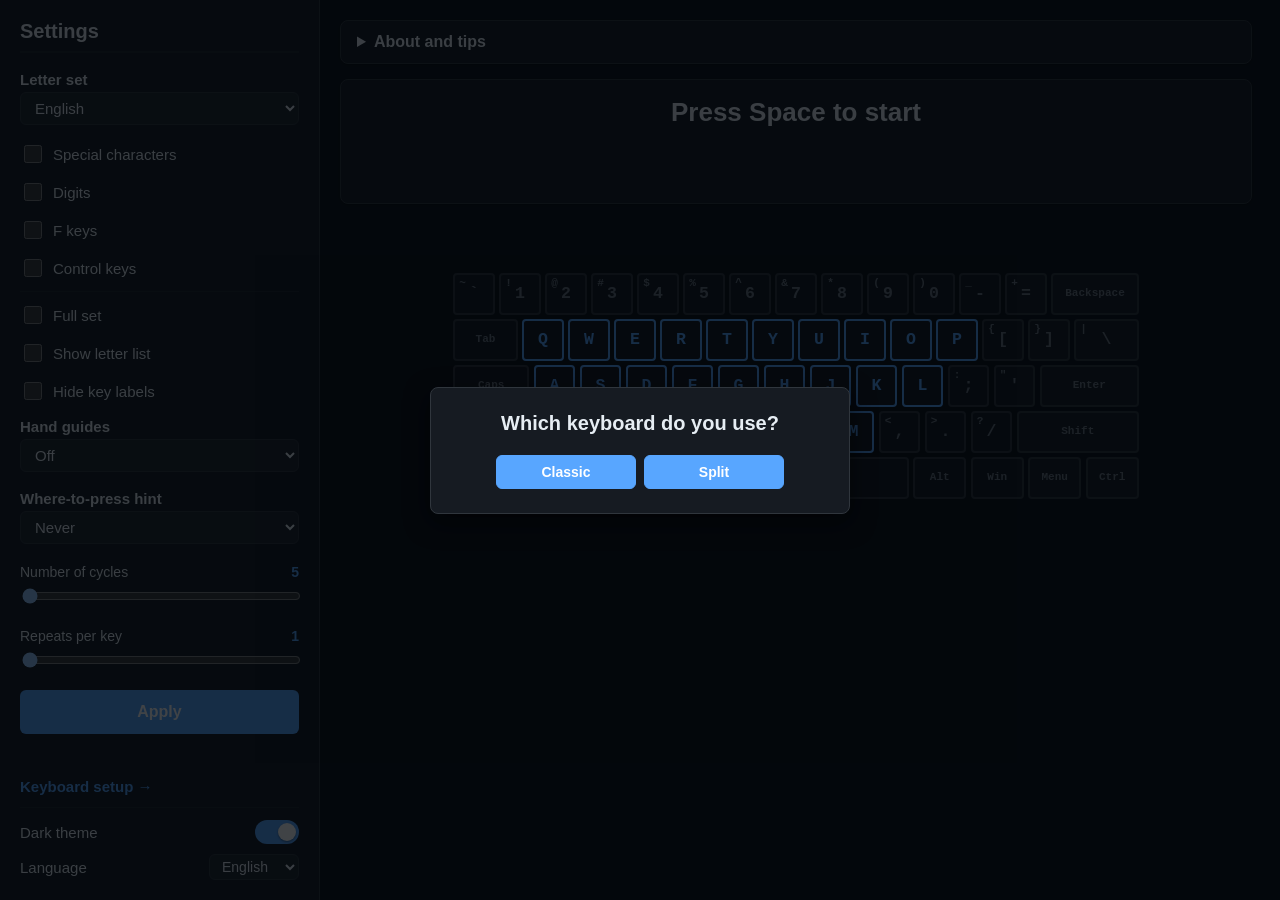
==== commit f7791152: "Добавлена локализация" ====
--- a/index.html
+++ b/index.html
@@ -1,176 +1,188 @@
-<!DOCTYPE html>
-<html lang="ru">
-<head>
-<meta charset="UTF-8">
-<meta name="viewport" content="width=device-width, initial-scale=1">
-<script>
-  // Применяем сохранённую тему до отрисовки страницы, чтобы не было
-  // мигания тёмной темой (она задана по умолчанию в CSS) перед светлой.
-  (function () {
-    try {
-      if (localStorage.getItem('jmak-theme') === 'light') {
-        document.documentElement.setAttribute('data-theme', 'light');
-      }
-    } catch (e) {}
-  })();
-</script>
-<title>Жмяк — тренажёр расположения клавиш</title>
-<link rel="stylesheet" href="style.css">
-</head>
-<body>
-
-<div class="app">
-
-  <!-- ================= ЛЕВЫЙ БЛОК: НАСТРОЙКИ ================= -->
-  <aside class="panel settings">
-    <h2 class="panel-title">Настройки</h2>
-
-    <div class="field">
-      <label class="field-label" for="letterSet">Набор букв</label>
-      <select class="select" id="letterSet">
-        <option value="ru" selected>Рус</option>
-        <option value="en">Eng</option>
-        <option value="all">Все</option>
-        <option value="off">Откл</option>
-      </select>
-    </div>
-
-    <label class="check"><input type="checkbox" id="cbSpecial"><span>Спец. символы</span></label>
-    <label class="check"><input type="checkbox" id="cbDigits"><span>Цифры</span></label>
-    <label class="check"><input type="checkbox" id="cbFkeys"><span>F клавиши</span></label>
-    <label class="check"><input type="checkbox" id="cbControl"><span>Управляющие клавиши</span></label>
-
-    <div class="settings-divider"></div>
-
-    <label class="check"><input type="checkbox" id="cbFullSet"><span>Весь набор</span></label>
-    <label class="check"><input type="checkbox" id="cbShowSeq"><span>Отображение списка букв</span></label>
-    <label class="check"><input type="checkbox" id="cbBlind"><span>Скрыть подписи клавиш</span></label>
-    <div class="field">
-      <label class="field-label" for="handsMode">Отображение для рук</label>
-      <select class="select" id="handsMode">
-        <option value="off" selected>Откл</option>
-        <option value="halves">Разделение на половины</option>
-        <option value="fingers">Для каждого пальца</option>
-      </select>
-    </div>
-    <div class="field">
-      <label class="field-label" for="hintMode">Подсказка, где нажимать</label>
-      <select class="select" id="hintMode">
-        <option value="never" selected>Никогда</option>
-        <option value="delay">Если замешкался (через 2 с)</option>
-        <option value="instant">Сразу</option>
-      </select>
-    </div>
-
-    <div class="slider">
-      <div class="slider-head"><span>Количество циклов</span><b id="cyclesVal">5</b></div>
-      <input type="range" id="cycles" min="5" max="100" step="1" value="5">
-    </div>
-
-    <div class="slider">
-      <div class="slider-head"><span>Количество повторений клавиши</span><b id="repeatsVal">1</b></div>
-      <input type="range" id="repeats" min="1" max="10" step="1" value="1">
-    </div>
-
-    <button id="applyBtn" class="apply">Применить</button>
-
-    <div class="settings-footer">
-      <a class="nav-link" href="key_settings.html">Вид клавиатуры →</a>
-      <div class="theme-toggle">
-        <span>Тёмная тема</span>
-        <label class="switch">
-          <input type="checkbox" id="themeToggle" checked>
-          <span class="switch-track"></span>
-        </label>
-      </div>
-    </div>
-  </aside>
-
-  <!-- ================= ПРАВЫЙ БЛОК: ЖМЯК ================= -->
-  <main class="panel jmyak" id="jmyakPanel">
-
-    <div class="storage-warning" id="storageWarning" role="alert" hidden>
-      <p><b>Браузер не даёт сохранять данные.</b> Тренажёр работает, но настройки и тема не запомнятся до следующего открытия, а сплит-клавиатура со страницы «Вид клавиатуры» сюда не попадёт. Разрешите этому сайту сохранять файлы cookie и данные сайтов в настройках браузера и перезагрузите страницу.</p>
-      <button type="button" class="storage-warning-close" id="storageWarningClose" aria-label="Скрыть предупреждение">✕</button>
-    </div>
-
-    <details class="info" id="infoBlock">
-      <summary>Информация и советы</summary>
-      <div class="info-body">
-        <p>Жмяк помогает запомнить расположение клавиш и натренировать мышечную память пальцев — особенно при переходе с обычной клавиатуры на сплит, когда первое время пальцы ищут клавиши не там. Время нажатия показывается, чтобы видеть прогресс, но главное — нажимать правильно, не глядя.</p>
-        <p>Форму своей сплит-клавиатуры (столбцы, ряды, клавиши под большой палец) можно задать на странице «Вид клавиатуры» — тренажёр нарисует её вместо обычной. Там же можно записать свою раскладку со слоями: страница по очереди подсвечивает клавиши, а вы нажимаете их на своей клавиатуре. Если цифры и спецсимволы у вас на разных клавишах (Shift + 9 не даёт скобку), включите там флажок «Цифры и спецсимволы на разных клавишах» — тогда символы будут показываться только на своих клавишах. Все настройки (клавиатура, раскладка со слоями, настройки тренажёра и тема) можно сохранить в файл и загрузить в другом браузере — карточка «Резервная копия» на той же странице.</p>
-        <p><b>Слои сплита.</b> Над клавиатурой появляются вкладки слоёв — в покое по ним можно посмотреть, что где лежит. На основном слое в углах клавиш мелко видно, что на них на слоях 1 и 2. Если символ задания лежит на другом слое, подсказка назовёт слой («Жми (Символы)»), клавиатура сама переключится на него, а клавиша, которая его включает, будет обведена цветом слоя.</p>
-        <ul>
-          <li>Выберите наборы символов слева и нажмите <b>«Применить»</b>.</li>
-          <li>Нажмите клавишу из подсказки (Пробел или Enter).</li>
-          <li>После отсчёта 3…1 появится символ — нажмите его на клавиатуре.</li>
-          <li>Если выбран набор букв «Все», рядом с «Жми» подсказывается раскладка буквы — <b>(Рус)</b> или <b>(Eng)</b>: например, «с» и «c» выглядят одинаково.</li>
-          <li><b>Количество циклов</b> — сколько разных символов будет в задании (от 5 до 100).</li>
-          <li><b>Количество повторений</b> — сколько раз подряд нужно нажать один и тот же символ.</li>
-          <li><b>«Весь набор»</b> — в задание попадают все символы выбранных наборов, каждый по одному разу в случайном порядке; количество циклов при этом не настраивается (рядом с ним показано, сколько символов войдёт в задание), повторения работают как обычно.</li>
-          <li>Если включено несколько наборов, каждый из них гарантированно появится в задании хотя бы один раз.</li>
-          <li>На клавиатуре синим отмечены клавиши из выбранных наборов, серым — остальные. Подсветка меняется сразу при переключении флажков, ещё до «Применить».</li>
-          <li>Если включено «Отображение списка букв», после старта задания клавиши, которые в нём встретятся, подсвечиваются жёлтым.</li>
-          <li>Верное нажатие вспыхивает на клавиатуре зелёным, ошибочное — красным; под клавиатурой показывается время нажатия.</li>
-          <li><b>«Отображение для рук»</b> — черта внизу клавиши подсказывает, чем её нажимать при слепой печати. «Разделение на половины»: фиолетовая — левой рукой, бирюзовая — правой. «Для каждого пальца»: у каждого пальца свой цвет, от розового (левый мизинец) до малинового (правый мизинец); серая — большие пальцы (пробел, Alt).</li>
-          <li>На обычной клавиатуре ряд Esc и F1–F12 появляется при включённых «F клавишах» или «Управляющих клавишах», блок Insert/Home/PgUp/Delete/End/PgDn со стрелками — при «Управляющих клавишах». На сплите этих клавиш нет — они обычно на слоях, задание засчитывает их нажатие, но на схеме не показывает.</li>
-          <li><b>«Подсказка, где нажимать»</b> — целевая клавиша подсвечивается на схеме вместе с чертой своего пальца: «Сразу» или «Если замешкался» (через 2 секунды, если клавиша ещё не нажата). По умолчанию подсказки нет — клавишу нужно найти самому.</li>
-          <li><b>«Скрыть подписи клавиш»</b> — на схеме остаются только формы клавиш (и засечки на А/О): где какой символ, нужно помнить.</li>
-          <li>В конце появится блок «Ошибки при нажатии» — клавиши, которые не удалось нажать с первого раза: им стоит уделить внимание. Кнопка <b>«Повторить ошибки»</b> сразу запускает задание из этих клавиш (каждая — по 3 раза). Ниже — свёрнутая таблица «Подробные результаты»: клавиша, все нажатия, ошибки, среднее время нажатия.</li>
-        </ul>
-        <p>Символы набираются в той раскладке, которая выбрана в настройках (Рус / Eng).</p>
-        <p><b>Спец. символы зависят от набора букв:</b> при «Рус» выпадают только символы, которые набираются в русской раскладке (<code>! " % : ; ? * ( ) _ + - = \ / , .</code>); при «Eng» и «Все», а также если набор букв «Откл», — все спец. символы (для тех, что не набираются в русской раскладке, переключитесь на английскую). Регистр букв не учитывается.</p>
-        <p><b>Комбинации клавиш</b> (например, Alt+Shift для смены раскладки, Shift+1 для «!») не засчитываются. Одиночное нажатие Alt, Ctrl, Shift или Win засчитывается в момент отпускания клавиши; время реакции при этом считается от её нажатия.</p>
-        <p>Задание можно остановить кнопкой «Прервать».</p>
-        <p>Настройки сохраняются в браузере при нажатии «Применить» и подставляются автоматически при следующем открытии страницы.</p>
-        <p><b>Советы</b></p>
-        <ul>
-          <li><b>Исходное положение рук.</b> Перед началом поставьте пальцы на «домашние» клавиши:
-            <ul>
-              <li>левая рука — мизинец, безымянный, средний и указательный на <b>Ф Ы В А</b> (в английской раскладке — A S D F), большой палец — на клавишу слоя 1;</li>
-              <li>правая рука — указательный, средний, безымянный и мизинец на <b>О Л Д Ж</b> (J K L ;), большой палец — на клавишу слоя 2.</li>
-            </ul>
-            На обычной клавиатуре большие пальцы лежат на пробеле. Чтобы нажать клавишу, дотянитесь до неё нужным пальцем, а после нажатия сразу верните палец на место — каждое движение начинается из одной точки, и пальцы быстрее его запоминают.
-          </li>
-          <li>Сначала добейтесь надписи «Без ошибок, молодец!», и только потом ускоряйтесь: скорость придёт сама, когда пальцы запомнят дорогу.</li>
-          <li>Усложняйте постепенно: подсказка «Сразу» → «Если замешкался» → «Никогда» → «Скрыть подписи клавиш».</li>
-          <li>Старайтесь не смотреть на свою клавиатуру — ищите клавишу на экранной.</li>
-          <li>Включите «Отображение для рук» → «Для каждого пальца» и следите, каким пальцем нажимаете.</li>
-          <li>Клавиши из блока «Ошибки при нажатии» пальцы ещё не запомнили — потренируйте их кнопкой «Повторить ошибки».</li>
-        </ul>
-      </div>
-    </details>
-
-    <div class="status" id="status">
-      <div class="status-text" id="statusText">Для начала нажмите Пробел</div>
-      <div class="status-key" id="statusKey"></div>
-    </div>
-    <button id="abortBtn" class="abort" hidden>Прервать</button>
-
-    <div class="layer-tabs trainer-tabs" id="layerTabs" hidden></div>
-    <div class="keyboard-wrap">
-      <div class="keyboard" id="keyboard" aria-hidden="true"></div>
-    </div>
-    <div class="press-feedback" id="pressTime"></div>
-
-    <div class="progress" id="progress"></div>
-    <div class="results" id="results"></div>
-
-  </main>
-</div>
-
-<!-- ================= ПЕРВЫЙ ЗАПУСК: ВЫБОР КЛАВИАТУРЫ ================= -->
-<div class="modal-backdrop" id="welcome" hidden>
-  <div class="modal" role="dialog" aria-modal="true" aria-labelledby="welcomeTitle" tabindex="-1">
-    <h2 class="modal-title" id="welcomeTitle">Какой клавиатурой вы пользуетесь?</h2>
-    <div class="btn-row modal-buttons">
-      <button type="button" class="btn btn-primary" id="welcomeStandard">Классическая</button>
-      <button type="button" class="btn btn-primary" id="welcomeSplit">Сплит</button>
-    </div>
-  </div>
-</div>
-
-<script src="keyboard.js"></script>
-<script src="script.js"></script>
-</body>
-</html>
+<!DOCTYPE html>
+<html lang="ru">
+<head>
+<meta charset="UTF-8">
+<meta name="viewport" content="width=device-width, initial-scale=1">
+<script>
+  // Применяем сохранённую тему до отрисовки страницы, чтобы не было
+  // мигания тёмной темой (она задана по умолчанию в CSS) перед светлой.
+  (function () {
+    try {
+      if (localStorage.getItem('jmak-theme') === 'light') {
+        document.documentElement.setAttribute('data-theme', 'light');
+      }
+    } catch (e) {}
+  })();
+</script>
+<!-- Переводы: модуль локализации, затем список языков (он подключает файлы переводов) -->
+<script src="js/i18n.js"></script>
+<script src="localization/languages.js"></script>
+<title data-i18n="trainer.title">Жмяк — тренажёр расположения клавиш</title>
+<link rel="stylesheet" href="style/style.css">
+</head>
+<body>
+
+<!-- Тексты разметки — на русском как запасной вариант; при загрузке их заменяет перевод
+     по ключам data-i18n (см. js/i18n.js) -->
+<div class="app">
+
+  <!-- ================= ЛЕВЫЙ БЛОК: НАСТРОЙКИ ================= -->
+  <aside class="panel settings">
+    <h2 class="panel-title" data-i18n="trainer.settings.title">Настройки</h2>
+
+    <div class="field">
+      <label class="field-label" for="letterSet" data-i18n="trainer.settings.letterSet">Набор букв</label>
+      <select class="select" id="letterSet">
+        <option value="ru" selected data-i18n="trainer.settings.letterSetRu">Рус</option>
+        <option value="en" data-i18n="trainer.settings.letterSetEn">Eng</option>
+        <option value="all" data-i18n="trainer.settings.letterSetAll">Все</option>
+        <option value="off" data-i18n="trainer.settings.off">Откл</option>
+      </select>
+    </div>
+
+    <label class="check"><input type="checkbox" id="cbSpecial"><span data-i18n="trainer.settings.special">Спец. символы</span></label>
+    <label class="check"><input type="checkbox" id="cbDigits"><span data-i18n="trainer.settings.digits">Цифры</span></label>
+    <label class="check"><input type="checkbox" id="cbFkeys"><span data-i18n="trainer.settings.fkeys">F клавиши</span></label>
+    <label class="check"><input type="checkbox" id="cbControl"><span data-i18n="trainer.settings.control">Управляющие клавиши</span></label>
+
+    <div class="settings-divider"></div>
+
+    <label class="check"><input type="checkbox" id="cbFullSet"><span data-i18n="trainer.settings.fullSet">Весь набор</span></label>
+    <label class="check"><input type="checkbox" id="cbShowSeq"><span data-i18n="trainer.settings.showSequence">Отображение списка букв</span></label>
+    <label class="check"><input type="checkbox" id="cbBlind"><span data-i18n="trainer.settings.blind">Скрыть подписи клавиш</span></label>
+    <div class="field">
+      <label class="field-label" for="handsMode" data-i18n="trainer.settings.hands">Отображение для рук</label>
+      <select class="select" id="handsMode">
+        <option value="off" selected data-i18n="trainer.settings.off">Откл</option>
+        <option value="halves" data-i18n="trainer.settings.handsHalves">Разделение на половины</option>
+        <option value="fingers" data-i18n="trainer.settings.handsFingers">Для каждого пальца</option>
+      </select>
+    </div>
+    <div class="field">
+      <label class="field-label" for="hintMode" data-i18n="trainer.settings.hint">Подсказка, где нажимать</label>
+      <select class="select" id="hintMode">
+        <option value="never" selected data-i18n="trainer.settings.hintNever">Никогда</option>
+        <option value="delay" data-i18n="trainer.settings.hintDelay">Если замешкался (через 2 с)</option>
+        <option value="instant" data-i18n="trainer.settings.hintInstant">Сразу</option>
+      </select>
+    </div>
+
+    <div class="slider">
+      <div class="slider-head"><span data-i18n="trainer.settings.cycles">Количество циклов</span><b id="cyclesVal">5</b></div>
+      <input type="range" id="cycles" min="5" max="100" step="1" value="5">
+    </div>
+
+    <div class="slider">
+      <div class="slider-head"><span data-i18n="trainer.settings.repeats">Количество повторений клавиши</span><b id="repeatsVal">1</b></div>
+      <input type="range" id="repeats" min="1" max="10" step="1" value="1">
+    </div>
+
+    <button id="applyBtn" class="apply" data-i18n="trainer.settings.apply">Применить</button>
+
+    <div class="settings-footer">
+      <a class="nav-link" href="key_settings.html" data-i18n="trainer.settings.keyboardLink">Вид клавиатуры →</a>
+      <div class="theme-toggle">
+        <span data-i18n="trainer.settings.darkTheme">Тёмная тема</span>
+        <label class="switch">
+          <input type="checkbox" id="themeToggle" checked>
+          <span class="switch-track"></span>
+        </label>
+      </div>
+      <div class="lang-toggle">
+        <label for="langSelect" data-i18n="trainer.settings.language">Язык</label>
+        <select class="select" id="langSelect"></select>
+      </div>
+    </div>
+  </aside>
+
+  <!-- ================= ПРАВЫЙ БЛОК: ЖМЯК ================= -->
+  <main class="panel jmyak" id="jmyakPanel">
+
+    <div class="storage-warning" id="storageWarning" role="alert" hidden>
+      <p data-i18n-html="storage.trainer"><b>Браузер не даёт сохранять данные.</b> Тренажёр работает, но настройки, тема и язык не запомнятся до следующего открытия, а сплит-клавиатура со страницы «Вид клавиатуры» сюда не попадёт. Разрешите этому сайту сохранять файлы cookie и данные сайтов в настройках браузера и перезагрузите страницу.</p>
+      <button type="button" class="storage-warning-close" id="storageWarningClose" aria-label="Скрыть предупреждение" data-i18n-attr="aria-label:storage.close">✕</button>
+    </div>
+
+    <details class="info" id="infoBlock">
+      <summary data-i18n="trainer.info.summary">Информация и советы</summary>
+      <div class="info-body">
+        <p data-i18n-html="trainer.info.intro">Жмяк помогает запомнить расположение клавиш и натренировать мышечную память пальцев — особенно при переходе с обычной клавиатуры на сплит, когда первое время пальцы ищут клавиши не там. Время нажатия показывается, чтобы видеть прогресс, но главное — нажимать правильно, не глядя.</p>
+        <p data-i18n-html="trainer.info.split">Форму своей сплит-клавиатуры (столбцы, ряды, клавиши под большой палец) можно задать на странице «Вид клавиатуры» — тренажёр нарисует её вместо обычной. Там же можно записать свою раскладку со слоями: страница по очереди подсвечивает клавиши, а вы нажимаете их на своей клавиатуре. Если цифры и спецсимволы у вас на разных клавишах (Shift + 9 не даёт скобку), включите там флажок «Цифры и спецсимволы на разных клавишах» — тогда символы будут показываться только на своих клавишах. Все настройки (клавиатура, раскладка со слоями, настройки тренажёра, тема и язык) можно сохранить в файл и загрузить в другом браузере — карточка «Резервная копия» на той же странице.</p>
+        <p data-i18n-html="trainer.info.layers"><b>Слои сплита.</b> Над клавиатурой появляются вкладки слоёв — в покое по ним можно посмотреть, что где лежит. На основном слое в углах клавиш мелко видно, что на них на слоях 1 и 2. Если символ задания лежит на другом слое, подсказка назовёт слой («Жми (Символы)»), клавиатура сама переключится на него, а клавиша, которая его включает, будет обведена цветом слоя.</p>
+        <ul>
+          <li data-i18n-html="trainer.info.steps.apply">Выберите наборы символов слева и нажмите <b>«Применить»</b>.</li>
+          <li data-i18n-html="trainer.info.steps.start">Нажмите клавишу из подсказки (Пробел или Enter).</li>
+          <li data-i18n-html="trainer.info.steps.countdown">После отсчёта 3…1 появится символ — нажмите его на клавиатуре.</li>
+          <li data-i18n-html="trainer.info.steps.layoutTag">Если выбран набор букв «Все», рядом с «Жми» подсказывается раскладка буквы — <b>(Рус)</b> или <b>(Eng)</b>: например, «с» и «c» выглядят одинаково.</li>
+          <li data-i18n-html="trainer.info.steps.cycles"><b>Количество циклов</b> — сколько разных символов будет в задании (от 5 до 100).</li>
+          <li data-i18n-html="trainer.info.steps.repeats"><b>Количество повторений</b> — сколько раз подряд нужно нажать один и тот же символ.</li>
+          <li data-i18n-html="trainer.info.steps.fullSet"><b>«Весь набор»</b> — в задание попадают все символы выбранных наборов, каждый по одному разу в случайном порядке; количество циклов при этом не настраивается (рядом с ним показано, сколько символов войдёт в задание), повторения работают как обычно.</li>
+          <li data-i18n-html="trainer.info.steps.everySet">Если включено несколько наборов, каждый из них гарантированно появится в задании хотя бы один раз.</li>
+          <li data-i18n-html="trainer.info.steps.colors">На клавиатуре синим отмечены клавиши из выбранных наборов, серым — остальные. Подсветка меняется сразу при переключении флажков, ещё до «Применить».</li>
+          <li data-i18n-html="trainer.info.steps.showSequence">Если включено «Отображение списка букв», после старта задания клавиши, которые в нём встретятся, подсвечиваются жёлтым.</li>
+          <li data-i18n-html="trainer.info.steps.flashes">Верное нажатие вспыхивает на клавиатуре зелёным, ошибочное — красным; под клавиатурой показывается время нажатия.</li>
+          <li data-i18n-html="trainer.info.steps.hands"><b>«Отображение для рук»</b> — черта внизу клавиши подсказывает, чем её нажимать при слепой печати. «Разделение на половины»: фиолетовая — левой рукой, бирюзовая — правой. «Для каждого пальца»: у каждого пальца свой цвет, от розового (левый мизинец) до малинового (правый мизинец); серая — большие пальцы (пробел, Alt).</li>
+          <li data-i18n-html="trainer.info.steps.extraKeys">На обычной клавиатуре ряд Esc и F1–F12 появляется при включённых «F клавишах» или «Управляющих клавишах», блок Insert/Home/PgUp/Delete/End/PgDn со стрелками — при «Управляющих клавишах». На сплите этих клавиш нет — они обычно на слоях, задание засчитывает их нажатие, но на схеме не показывает.</li>
+          <li data-i18n-html="trainer.info.steps.hint"><b>«Подсказка, где нажимать»</b> — целевая клавиша подсвечивается на схеме вместе с чертой своего пальца: «Сразу» или «Если замешкался» (через 2 секунды, если клавиша ещё не нажата). По умолчанию подсказки нет — клавишу нужно найти самому.</li>
+          <li data-i18n-html="trainer.info.steps.blind"><b>«Скрыть подписи клавиш»</b> — на схеме остаются только формы клавиш (и засечки на А/О): где какой символ, нужно помнить.</li>
+          <li data-i18n-html="trainer.info.steps.mistakes">В конце появится блок «Ошибки при нажатии» — клавиши, которые не удалось нажать с первого раза: им стоит уделить внимание. Кнопка <b>«Повторить ошибки»</b> сразу запускает задание из этих клавиш (каждая — по 3 раза). Ниже — свёрнутая таблица «Подробные результаты»: клавиша, все нажатия, ошибки, среднее время нажатия.</li>
+        </ul>
+        <p data-i18n-html="trainer.info.layout">Символы набираются в той раскладке, которая выбрана в настройках (Рус / Eng).</p>
+        <p data-i18n-html="trainer.info.special"><b>Спец. символы зависят от набора букв:</b> при «Рус» выпадают только символы, которые набираются в русской раскладке (<code>! " % : ; ? * ( ) _ + - = \ / , .</code>); при «Eng» и «Все», а также если набор букв «Откл», — все спец. символы (для тех, что не набираются в русской раскладке, переключитесь на английскую). Регистр букв не учитывается.</p>
+        <p data-i18n-html="trainer.info.combos"><b>Комбинации клавиш</b> (например, Alt+Shift для смены раскладки, Shift+1 для «!») не засчитываются. Одиночное нажатие Alt, Ctrl, Shift или Win засчитывается в момент отпускания клавиши; время реакции при этом считается от её нажатия.</p>
+        <p data-i18n-html="trainer.info.abort">Задание можно остановить кнопкой «Прервать».</p>
+        <p data-i18n-html="trainer.info.saved">Настройки сохраняются в браузере при нажатии «Применить» и подставляются автоматически при следующем открытии страницы.</p>
+        <p data-i18n-html="trainer.info.language">Язык интерфейса выбирается внизу настроек; по умолчанию — язык браузера.</p>
+        <p><b data-i18n="trainer.info.tipsTitle">Советы</b></p>
+        <ul>
+          <li><span data-i18n-html="trainer.info.tips.handsIntro"><b>Исходное положение рук.</b> Перед началом поставьте пальцы на «домашние» клавиши:</span>
+            <ul>
+              <li data-i18n-html="trainer.info.tips.handsLeft">левая рука — мизинец, безымянный, средний и указательный на <b>Ф Ы В А</b> (в английской раскладке — A S D F), большой палец — на клавишу слоя 1;</li>
+              <li data-i18n-html="trainer.info.tips.handsRight">правая рука — указательный, средний, безымянный и мизинец на <b>О Л Д Ж</b> (J K L ;), большой палец — на клавишу слоя 2.</li>
+            </ul>
+            <span data-i18n-html="trainer.info.tips.handsOutro">На обычной клавиатуре большие пальцы лежат на пробеле. Чтобы нажать клавишу, дотянитесь до неё нужным пальцем, а после нажатия сразу верните палец на место — каждое движение начинается из одной точки, и пальцы быстрее его запоминают.</span>
+          </li>
+          <li data-i18n-html="trainer.info.tips.noMistakes">Сначала добейтесь надписи «Без ошибок, молодец!», и только потом ускоряйтесь: скорость придёт сама, когда пальцы запомнят дорогу.</li>
+          <li data-i18n-html="trainer.info.tips.gradual">Усложняйте постепенно: подсказка «Сразу» → «Если замешкался» → «Никогда» → «Скрыть подписи клавиш».</li>
+          <li data-i18n-html="trainer.info.tips.noLooking">Старайтесь не смотреть на свою клавиатуру — ищите клавишу на экранной.</li>
+          <li data-i18n-html="trainer.info.tips.fingers">Включите «Отображение для рук» → «Для каждого пальца» и следите, каким пальцем нажимаете.</li>
+          <li data-i18n-html="trainer.info.tips.retry">Клавиши из блока «Ошибки при нажатии» пальцы ещё не запомнили — потренируйте их кнопкой «Повторить ошибки».</li>
+        </ul>
+      </div>
+    </details>
+
+    <div class="status" id="status">
+      <div class="status-text" id="statusText"></div>
+      <div class="status-key" id="statusKey"></div>
+    </div>
+    <button id="abortBtn" class="abort" hidden data-i18n="trainer.abort">Прервать</button>
+
+    <div class="layer-tabs trainer-tabs" id="layerTabs" hidden></div>
+    <div class="keyboard-wrap">
+      <div class="keyboard" id="keyboard" aria-hidden="true"></div>
+    </div>
+    <div class="press-feedback" id="pressTime"></div>
+
+    <div class="progress" id="progress"></div>
+    <div class="results" id="results"></div>
+
+  </main>
+</div>
+
+<!-- ================= ПЕРВЫЙ ЗАПУСК: ВЫБОР КЛАВИАТУРЫ ================= -->
+<div class="modal-backdrop" id="welcome" hidden>
+  <div class="modal" role="dialog" aria-modal="true" aria-labelledby="welcomeTitle" tabindex="-1">
+    <h2 class="modal-title" id="welcomeTitle" data-i18n="welcome.title">Какой клавиатурой вы пользуетесь?</h2>
+    <div class="btn-row modal-buttons">
+      <button type="button" class="btn btn-primary" id="welcomeStandard" data-i18n="welcome.standard">Классическая</button>
+      <button type="button" class="btn btn-primary" id="welcomeSplit" data-i18n="welcome.split">Сплит</button>
+    </div>
+  </div>
+</div>
+
+<!-- Перевод разметки — сразу после её разбора, до загрузки скриптов страницы -->
+<script>JmakI18n.translatePage();</script>
+<script src="js/keyboard.js"></script>
+<script src="js/script.js"></script>
+</body>
+</html>
--- a/style/style.css
+++ b/style/style.css
@@ -0,0 +1,1262 @@
+* {
+  box-sizing: border-box;
+}
+
+/* ==================== ЦВЕТОВЫЕ ПЕРЕМЕННЫЕ ==================== */
+/* Тёмная тема — значения по умолчанию */
+:root {
+  color-scheme: dark;
+
+  --bg-app: #0d1117;
+  --bg-main: #0d1117;
+  --bg-panel: #161b22;
+  --bg-subtle: #21262d;
+  --bg-hover: #1c2128;
+  --bg-disabled: #30363d;
+
+  --border-color: #30363d;
+  --border-soft: #21262d;
+
+  --text-primary: #e6edf3;
+  --text-secondary: #8b949e;
+  --text-tertiary: #6e7681;
+
+  --accent: #58a6ff;
+  --accent-hover: #79c0ff;
+  --accent-bg: rgba(56, 139, 253, 0.15);
+  --accent-ring: rgba(88, 166, 255, 0.35);
+
+  --success: #3fb950;
+  --success-border: #2ea043;
+  --success-bg: rgba(46, 160, 67, 0.15);
+  --success-ring: rgba(46, 160, 67, 0.3);
+
+  --error: #f85149;
+  --error-bg: rgba(248, 81, 73, 0.15);
+  --error-ring: rgba(248, 81, 73, 0.3);
+
+  --warning: #d29922;
+  --warning-bg: rgba(210, 153, 34, 0.12);
+
+  --hand-left: #a371f7;
+  --hand-right: #39c5bb;
+
+  --finger-left-pinky: #f778ba;
+  --finger-left-ring: #f0883e;
+  --finger-left-middle: #e3b341;
+  --finger-left-index: #56d364;
+  --finger-right-index: #39c5bb;
+  --finger-right-middle: #58a6ff;
+  --finger-right-ring: #a371f7;
+  --finger-right-pinky: #db61a2;
+  --finger-thumb: #8b949e;
+
+  /* Цвета слоёв записанной раскладки сплита (клавиши слоёв, угловые подписи) */
+  --layer-1: #a371f7;
+  --layer-2: #f0883e;
+  --layer-3: #39c5bb;
+  --layer-4: #f778ba;
+  --layer-5: #e3b341;
+
+  --shadow-sm: 0 1px 3px rgba(0, 0, 0, 0.4);
+  --shadow-panel: 2px 0 5px rgba(0, 0, 0, 0.3);
+  --shadow-modal: 0 8px 24px rgba(0, 0, 0, 0.5);
+  --backdrop: rgba(1, 4, 9, 0.75);
+
+  --scrollbar-track: #161b22;
+  --scrollbar-thumb: #30363d;
+  --scrollbar-thumb-hover: #484f58;
+}
+
+/* Светлая тема — включается переключателем внизу настроек */
+:root[data-theme="light"] {
+  color-scheme: light;
+
+  --bg-app: #f5f7fa;
+  --bg-main: #f9fafb;
+  --bg-panel: #ffffff;
+  --bg-subtle: #f6f8fa;
+  --bg-hover: #f3f6f9;
+  --bg-disabled: #8c959f;
+
+  --border-color: #d0d7de;
+  --border-soft: #eaeef2;
+
+  --text-primary: #24292f;
+  --text-secondary: #57606a;
+  --text-tertiary: #8c959f;
+
+  --accent: #0969da;
+  --accent-hover: #0757b8;
+  --accent-bg: #ddf4ff;
+  --accent-ring: rgba(9, 105, 218, 0.3);
+
+  --success: #1a7f37;
+  --success-border: #2da44e;
+  --success-bg: #dafbe1;
+  --success-ring: rgba(45, 164, 78, 0.2);
+
+  --error: #cf222e;
+  --error-bg: #ffebe9;
+  --error-ring: rgba(207, 34, 46, 0.2);
+
+  --warning: #9a6700;
+  --warning-bg: #fff8c5;
+
+  --hand-left: #8250df;
+  --hand-right: #0f8a80;
+
+  --finger-left-pinky: #bf3989;
+  --finger-left-ring: #bc4c00;
+  --finger-left-middle: #9a6700;
+  --finger-left-index: #1a7f37;
+  --finger-right-index: #0f8a80;
+  --finger-right-middle: #0969da;
+  --finger-right-ring: #8250df;
+  --finger-right-pinky: #a0369a;
+  --finger-thumb: #6e7781;
+
+  --layer-1: #8250df;
+  --layer-2: #bc4c00;
+  --layer-3: #0f8a80;
+  --layer-4: #bf3989;
+  --layer-5: #9a6700;
+
+  --shadow-sm: 0 1px 3px rgba(0, 0, 0, 0.04);
+  --shadow-panel: 2px 0 5px rgba(0, 0, 0, 0.05);
+  --shadow-modal: 0 8px 24px rgba(140, 149, 159, 0.2);
+  --backdrop: rgba(31, 35, 40, 0.45);
+
+  --scrollbar-track: #f1f1f1;
+  --scrollbar-thumb: #c1c1c1;
+  --scrollbar-thumb-hover: #a8a8a8;
+}
+
+body {
+  margin: 0;
+  font-family: 'Segoe UI', Roboto, Arial, sans-serif;
+  background: var(--bg-app);
+  color: var(--text-primary);
+  transition: background-color 0.2s ease, color 0.2s ease;
+}
+
+.app {
+  display: flex;
+  height: 100vh;
+  overflow: hidden;
+}
+
+.panel {
+  padding: 20px;
+  overflow-y: auto;
+  transition: background-color 0.2s ease, color 0.2s ease, border-color 0.2s ease;
+}
+
+.settings {
+  width: 320px;
+  background: var(--bg-panel);
+  border-right: 1px solid var(--border-color);
+  flex-shrink: 0;
+  box-shadow: var(--shadow-panel);
+  display: flex;
+  flex-direction: column;
+}
+
+.panel-title {
+  margin-top: 0;
+  font-size: 20px;
+  border-bottom: 2px solid var(--border-soft);
+  padding-bottom: 10px;
+}
+
+.check {
+  display: flex;
+  align-items: center;
+  gap: 8px;
+  margin: 12px 0;
+  font-size: 15px;
+  cursor: pointer;
+}
+
+.check input[type="checkbox"] {
+  width: 18px;
+  height: 18px;
+  cursor: pointer;
+}
+
+/* ----- Поле с заголовком и выпадающим списком (набор букв) ----- */
+.field {
+  margin: 12px 0 16px;
+}
+
+.field-label {
+  display: block;
+  margin-bottom: 6px;
+  font-size: 15px;
+  font-weight: 600;
+}
+
+.select {
+  width: 100%;
+  padding: 8px 10px;
+  font: inherit;
+  font-size: 15px;
+  color: var(--text-primary);
+  background-color: var(--bg-subtle);
+  border: 1px solid var(--border-color);
+  border-radius: 6px;
+  cursor: pointer;
+  transition: border-color 0.2s ease;
+}
+
+.select:hover {
+  border-color: var(--text-tertiary);
+}
+
+.select:focus-visible {
+  outline: 2px solid var(--accent);
+  outline-offset: 1px;
+}
+
+/* Радиокнопки (страница «Вид клавиатуры») */
+.radio {
+  display: flex;
+  align-items: center;
+  gap: 6px;
+  font-size: 14px;
+  cursor: pointer;
+}
+
+.radio input[type="radio"] {
+  cursor: pointer;
+}
+
+.slider {
+  margin: 18px 0;
+}
+
+.slider-head {
+  display: flex;
+  justify-content: space-between;
+  font-size: 14px;
+  margin-bottom: 6px;
+}
+
+.slider-head b {
+  color: var(--accent);
+}
+
+input[type="range"] {
+  width: 100%;
+  cursor: pointer;
+}
+
+/* Неактивный ползунок («Количество циклов» при «Весь набор») */
+.slider.disabled {
+  opacity: 0.5;
+}
+
+input[type="range"]:disabled {
+  cursor: not-allowed;
+}
+
+/* Линия между наборами символов и остальными настройками — как над «Тёмная тема».
+   Панель настроек — flex-колонка, отступы не схлопываются: вместе с 7px у соседних
+   флажков с каждой стороны линии получается 11px, почти как у переключателя темы */
+.settings-divider {
+  margin: 4px 0;
+  border-top: 1px solid var(--border-soft);
+}
+
+/* ----- Компактные отступы в панели настроек тренажёра: все пункты помещаются по высоте
+   на экране 1920×1080 (в окне браузера это около 920–950px). Те же элементы на странице
+   «Вид клавиатуры» сохраняют обычные отступы ----- */
+.settings .panel-title {
+  margin-bottom: 10px;
+  padding-bottom: 8px;
+}
+
+.settings .check {
+  margin: 7px 0;
+}
+
+.settings .field {
+  margin: 8px 0 10px;
+}
+
+.settings .field-label {
+  margin-bottom: 4px;
+}
+
+.settings .select {
+  padding: 6px 10px;
+}
+
+.settings .slider {
+  margin: 10px 0;
+}
+
+.settings .apply {
+  margin-top: 8px;
+  padding: 10px;
+}
+
+.apply {
+  width: 100%;
+  padding: 12px;
+  background: var(--accent);
+  color: white;
+  border: 3px solid transparent;
+  border-radius: 6px;
+  font-size: 16px;
+  font-weight: 600;
+  cursor: pointer;
+  margin-top: 10px;
+  transition: background 0.2s, border-color 0.2s, box-shadow 0.2s;
+}
+
+.apply:hover {
+  background: var(--accent-hover);
+}
+
+.apply:disabled {
+  background: var(--bg-disabled);
+  cursor: not-allowed;
+}
+
+.abort {
+  align-self: center;
+  padding: 8px 24px;
+  background: var(--bg-panel);
+  color: var(--error);
+  border: 2px solid var(--error);
+  border-radius: 6px;
+  font-size: 15px;
+  font-weight: 600;
+  cursor: pointer;
+  transition: background-color 0.2s ease;
+}
+
+.abort:hover {
+  background: var(--error-bg);
+}
+
+/* Скрытая кнопка не убирается из раскладки, а становится невидимой: место под ней
+   зарезервировано, поэтому клавиатура не сдвигается при старте и остановке задания */
+.abort[hidden] {
+  display: block;
+  visibility: hidden;
+}
+
+/* Красная обводка, когда настройки изменены, но не применены */
+.apply.changed {
+  border-color: var(--error);
+  box-shadow: 0 0 0 3px var(--error-ring);
+}
+
+.apply.changed:hover {
+  background: var(--accent);
+}
+
+/* ----- Низ панели настроек: ссылка на вид клавиатуры и переключатель темы ----- */
+/* Один margin-top:auto на весь блок — два auto поделили бы свободное место пополам */
+.settings-footer {
+  margin-top: auto;
+  padding-top: 12px;
+}
+
+.nav-link {
+  display: inline-block;
+  color: var(--accent);
+  font-size: 15px;
+  font-weight: 600;
+  text-decoration: none;
+}
+
+.nav-link:hover {
+  text-decoration: underline;
+}
+
+.nav-link:focus-visible {
+  outline: 2px solid var(--accent);
+  outline-offset: 2px;
+  border-radius: 2px;
+}
+
+.settings-footer .nav-link {
+  margin-bottom: 12px;
+}
+
+/* ----- Переключатель темы ----- */
+.theme-toggle {
+  padding-top: 12px;
+  border-top: 1px solid var(--border-soft);
+  display: flex;
+  align-items: center;
+  justify-content: space-between;
+  font-size: 15px;
+}
+
+.switch {
+  position: relative;
+  display: inline-block;
+  width: 44px;
+  height: 24px;
+  flex-shrink: 0;
+}
+
+.switch input {
+  position: absolute;
+  opacity: 0;
+  width: 100%;
+  height: 100%;
+  margin: 0;
+  cursor: pointer;
+}
+
+.switch-track {
+  position: absolute;
+  inset: 0;
+  background: var(--bg-disabled);
+  border-radius: 999px;
+  transition: background-color 0.2s ease;
+}
+
+/* Ползунок переключателя: смещается слева направо при включении */
+.switch-track::before {
+  content: "";
+  position: absolute;
+  top: 3px;
+  left: 3px;
+  width: 18px;
+  height: 18px;
+  border-radius: 50%;
+  background: #ffffff;
+  box-shadow: 0 1px 2px rgba(0, 0, 0, 0.4);
+  transition: transform 0.2s ease;
+}
+
+.switch input:checked + .switch-track {
+  background: var(--accent);
+}
+
+.switch input:checked + .switch-track::before {
+  transform: translateX(20px);
+}
+
+.switch input:focus-visible + .switch-track {
+  outline: 2px solid var(--accent);
+  outline-offset: 2px;
+}
+
+/* ----- Выбор языка — строкой под переключателем темы, в том же виде ----- */
+.lang-toggle {
+  margin-top: 10px;
+  display: flex;
+  align-items: center;
+  justify-content: space-between;
+  gap: 12px;
+  font-size: 15px;
+}
+
+.lang-toggle .select {
+  width: auto;
+  padding: 3px 8px;
+  font-size: 14px;
+}
+
+/* ===== ПРАВЫЙ БЛОК ===== */
+.jmyak {
+  flex: 1;
+  display: flex;
+  flex-direction: column;
+  gap: 15px;
+  background: var(--bg-main);
+  overflow-y: auto;
+  /* Место под скроллбар зарезервировано: иначе его появление меняло бы ширину,
+     а с ней и размер клавиатуры (он считается от ширины контейнера) */
+  scrollbar-gutter: stable;
+}
+
+.jmyak > * {
+  flex-shrink: 0;
+}
+
+/* ----- Информация ----- */
+.info {
+  background: var(--bg-panel);
+  border: 1px solid var(--border-color);
+  border-radius: 8px;
+  box-shadow: var(--shadow-sm);
+}
+
+.info summary {
+  padding: 12px 16px;
+  cursor: pointer;
+  font-weight: 600;
+  user-select: none;
+}
+
+.info summary:focus-visible {
+  outline: 2px solid var(--accent);
+  outline-offset: -2px;
+}
+
+.info summary:hover {
+  background: var(--bg-hover);
+}
+
+.info-body {
+  padding: 0 16px 16px;
+  font-size: 14px;
+  line-height: 1.5;
+  color: var(--text-primary);
+}
+
+.info-body ul {
+  margin: 8px 0;
+  padding-left: 20px;
+}
+
+/* ----- Статус, клавиша, прогресс и т.д. ----- */
+/* Две строки: текст («Для начала нажмите…», «Жми (Eng)») и место под символ.
+   У обеих строк явная высота строки, вторая держит высоту и пустой — блок
+   одинаковый во всех состояниях и не сдвигает клавиатуру */
+.status {
+  font-weight: 700;
+  text-align: center;
+  padding: 16px 10px;
+  color: var(--text-primary);
+  display: flex;
+  flex-direction: column;
+  align-items: center;
+  justify-content: center;
+  gap: 4px;
+  background: var(--bg-panel);
+  border: 1px solid var(--border-color);
+  border-radius: 8px;
+  box-shadow: var(--shadow-sm);
+}
+
+.status-text {
+  font-size: 26px;
+  line-height: 1.3;
+}
+
+.status-key {
+  font-size: 44px;
+  line-height: 1.2;
+  min-height: 1.2em;
+}
+
+/* Символ, который нужно нажать, — цветом и подчёркиванием */
+.status-key.target {
+  color: var(--accent);
+  text-decoration: underline;
+  text-decoration-thickness: 3px;
+  text-underline-offset: 6px;
+}
+
+/* Цифра отсчёта на месте будущего символа — приглушённая, чтобы не спутать с заданием */
+.status-key.countdown {
+  color: var(--text-secondary);
+}
+
+/* ----- Экранная клавиатура ----- */
+/* Обёртка — контейнер для расчёта размера клавиши (единицы cqw). Это обычный
+   растянутый блок: с fit-content или align-self:center контейнер с inline-size
+   схлопнулся бы в 0 */
+.keyboard-wrap {
+  container-type: inline-size;
+}
+
+.keyboard {
+  /* u — размер ячейки клавиши: не больше 46px и так, чтобы клавиатура влезла по ширине.
+     --kb-cols / --kb-rows (размер раскладки в клавишах) задаёт keyboard.js */
+  --u: min(46px, 100cqw / var(--kb-cols, 15));
+  --gap: calc(var(--u) * 0.1);
+  position: relative;
+  margin: 0 auto;
+  width: calc(var(--kb-cols, 15) * var(--u));
+  height: calc(var(--kb-rows, 5) * var(--u));
+  font-family: ui-monospace, 'Cascadia Mono', Consolas, 'Courier New', monospace;
+  font-size: calc(var(--u) * 0.36);
+  font-weight: 700;
+  user-select: none;
+}
+
+/* Каждая клавиша занимает w×h ячеек, видимая часть отступает на половину зазора
+   с каждой стороны — так ряды совпадают по краям при любом числе клавиш */
+.kb-key {
+  position: absolute;
+  left: calc(var(--x) * var(--u) + var(--gap) / 2);
+  top: calc(var(--y) * var(--u) + var(--gap) / 2);
+  width: calc(var(--w) * var(--u) - var(--gap));
+  height: calc(var(--h) * var(--u) - var(--gap));
+  display: flex;
+  align-items: center;
+  justify-content: center;
+  border: 2px solid var(--border-color);
+  border-radius: 4px;
+  background: var(--bg-panel);
+  color: var(--text-tertiary);
+  line-height: 1;
+  transition: color 0.25s ease, border-color 0.25s ease, background-color 0.25s ease, box-shadow 0.25s ease;
+}
+
+/* Именованные клавиши (Tab, Shift, Esc, F1…) — мельче */
+.kb-key.kb-named {
+  font-size: calc(var(--u) * 0.24);
+  font-weight: 600;
+}
+
+/* Клавиша сплита, которой пока ничего не назначено (до «запоминания» раскладки) */
+.kb-key.kb-empty {
+  border-style: dashed;
+}
+
+/* Слои записанной раскладки. Клавиша слоя получает цвет своего слоя (--lc):
+   переключатель («L1») подписан этим цветом, у tap-hold клавиши — номер слоя в углу */
+.kb-lc-1 { --lc: var(--layer-1); }
+.kb-lc-2 { --lc: var(--layer-2); }
+.kb-lc-3 { --lc: var(--layer-3); }
+.kb-lc-4 { --lc: var(--layer-4); }
+.kb-lc-5 { --lc: var(--layer-5); }
+
+.kb-key.kb-layer-only {
+  color: var(--lc);
+}
+
+.kb-layer-badge {
+  position: absolute;
+  left: 4px;
+  bottom: 3px;
+  font-size: calc(var(--u) * 0.2);
+  color: var(--lc);
+}
+
+/* Угловые подписи на основном слое: что на этой клавише на слоях 1 и 2 */
+.kb-legend {
+  position: absolute;
+  font-size: calc(var(--u) * 0.22);
+  font-weight: 700;
+}
+
+.kb-legend-1 {
+  top: 3px;
+  right: 4px;
+  color: var(--layer-1);
+}
+
+.kb-legend-2 {
+  left: 4px;
+  bottom: 3px;
+  color: var(--layer-2);
+}
+
+/* На показанном слое клавиша такая же, как на основном, — подпись бледная */
+.kb-key.kb-transparent > span {
+  opacity: 0.35;
+}
+
+/* Клавиша основного слоя, которая включает показанный слой (в задании — слой символа) */
+.kb-key.kb-layer-target {
+  border-color: var(--lc);
+  box-shadow: 0 0 0 2px var(--lc);
+}
+
+/* Клавиши предпросмотра на странице «Вид клавиатуры» кликабельны (запись одной клавиши) */
+.keyboard.editable .kb-key {
+  cursor: pointer;
+}
+
+.keyboard.editable .kb-key:hover {
+  border-color: var(--text-secondary);
+}
+
+/* Клавиша, которую сейчас записываем */
+.kb-key.kb-current,
+.keyboard.editable .kb-key.kb-current:hover {
+  border-color: var(--accent);
+  background: var(--accent-bg);
+  box-shadow: 0 0 0 3px var(--accent-ring);
+  z-index: 1;
+}
+
+/* Символ с Shift — в левом верхнем углу, кириллица в режиме «Все» — в правом нижнем */
+.kb-shift,
+.kb-alt {
+  position: absolute;
+  font-size: calc(var(--u) * 0.24);
+}
+
+.kb-shift {
+  top: 3px;
+  left: 4px;
+}
+
+.kb-alt {
+  right: 4px;
+  bottom: 3px;
+}
+
+/* Засечки на F и J (А и О) */
+.kb-bump .kb-main {
+  text-decoration: underline;
+  text-decoration-thickness: 2px;
+  text-underline-offset: 0.2em;
+}
+
+/* Зоны рук («Отображение для рук»): короткая черта у нижнего края клавиши.
+   Цвет пальца (--finger-color) у клавиши есть всегда; режим на контейнере
+   (kb-hands-halves / kb-hands-fingers) задаёт цвет черты --hand-color по руке или
+   пальцу, а рисует черту одно общее правило ниже. При «Откл» класса режима нет —
+   черт нет (кроме подсказки, где нажимать: она показывает палец) */
+.kb-hand-left-pinky   { --finger-color: var(--finger-left-pinky); }
+.kb-hand-left-ring    { --finger-color: var(--finger-left-ring); }
+.kb-hand-left-middle  { --finger-color: var(--finger-left-middle); }
+.kb-hand-left-index   { --finger-color: var(--finger-left-index); }
+.kb-hand-right-index  { --finger-color: var(--finger-right-index); }
+.kb-hand-right-middle { --finger-color: var(--finger-right-middle); }
+.kb-hand-right-ring   { --finger-color: var(--finger-right-ring); }
+.kb-hand-right-pinky  { --finger-color: var(--finger-right-pinky); }
+.kb-hand-thumb        { --finger-color: var(--finger-thumb); }
+
+.keyboard.kb-hands-halves .kb-hand-left  { --hand-color: var(--hand-left); }
+.keyboard.kb-hands-halves .kb-hand-right { --hand-color: var(--hand-right); }
+.keyboard.kb-hands-fingers .kb-key       { --hand-color: var(--finger-color); }
+
+/* Ширина задана в u, а не в процентах — на широких клавишах черта не растягивается.
+   Черта ниже подписи в правом нижнем углу (кириллица в режиме «Все») и подальше
+   от засечки на А/О. У клавиши без цвета (пробел в режиме половин) черта прозрачная */
+.keyboard.kb-hands-halves .kb-key::after,
+.keyboard.kb-hands-fingers .kb-key::after,
+.kb-key.kb-hint::after {
+  content: '';
+  position: absolute;
+  left: 50%;
+  bottom: calc(var(--u) * 0.03);
+  width: calc(var(--u) * 0.36);
+  height: max(2px, calc(var(--u) * 0.06));
+  transform: translateX(-50%);
+  border-radius: 2px;
+  background: var(--hand-color, transparent);
+}
+
+/* Состояния: одинаковая специфичность, поэтому при нескольких классах
+   побеждает правило, стоящее ниже */
+.kb-key.kb-active {
+  border-color: var(--accent);
+  color: var(--accent);
+}
+
+.kb-key.kb-task {
+  border-color: var(--warning);
+  color: var(--warning);
+  background: var(--warning-bg);
+}
+
+/* «Подсказка, где нажимать»: целевая клавиша и черта её пальца (цвет пальца) */
+.kb-key.kb-hint {
+  --hand-color: var(--finger-color);
+  border-color: var(--accent);
+  color: var(--text-primary);
+  background: var(--accent-bg);
+  box-shadow: 0 0 0 3px var(--accent-ring);
+  z-index: 1;
+}
+
+/* «Скрыть подписи клавиш»: пустые кейкапы — видна только форма клавиатуры.
+   Засечки на А/О остаются — черточкой, как на настоящих клавишах */
+.keyboard.kb-blind .kb-key > span {
+  visibility: hidden;
+}
+
+.keyboard.kb-blind .kb-bump::before {
+  content: '';
+  position: absolute;
+  left: 50%;
+  bottom: 30%;
+  width: calc(var(--u) * 0.24);
+  height: 2px;
+  transform: translateX(-50%);
+  border-radius: 1px;
+  background: currentColor;
+}
+
+/* Вспышки загораются мгновенно (transition: none), а гаснут плавно — за счёт
+   transition обычной клавиши. С плавным появлением 200 мс вспышка почти не видна */
+.kb-key.kb-correct {
+  border-color: var(--success);
+  color: var(--success);
+  background: var(--success-bg);
+  box-shadow: 0 0 0 3px var(--success-ring);
+  transition: none;
+  z-index: 1;
+}
+
+.kb-key.kb-wrong {
+  border-color: var(--error);
+  color: var(--error);
+  background: var(--error-bg);
+  box-shadow: 0 0 0 3px var(--error-ring);
+  transition: none;
+  z-index: 1;
+}
+
+/* Строка под клавиатурой: время нажатия или ошибка */
+.press-feedback {
+  min-height: 26px; /* резервируем место, чтобы ниже ничего не «прыгало» */
+  text-align: center;
+  font-size: 18px;
+  font-weight: 600;
+  color: var(--text-secondary);
+}
+
+.press-feedback.ok {
+  color: var(--success);
+}
+
+.press-feedback.bad {
+  color: var(--error);
+}
+
+.progress {
+  text-align: center;
+  font-size: 15px;
+  color: var(--text-secondary);
+  font-weight: 500;
+  min-height: 24px;
+}
+
+.results {
+  overflow-x: auto;
+  margin-top: 10px;
+}
+
+.results h3 {
+  margin: 0 0 10px;
+  font-size: 18px;
+}
+
+/* «Ошибки при нажатии» — карточка в стиле блока «Информация и советы» */
+.mistakes {
+  margin-bottom: 15px;
+  padding: 14px 16px;
+  background: var(--bg-panel);
+  border: 1px solid var(--border-color);
+  border-radius: 8px;
+  box-shadow: var(--shadow-sm);
+}
+
+.mistakes p {
+  margin: 0;
+  font-size: 15px;
+  line-height: 1.5;
+}
+
+.mistakes-key {
+  color: var(--error);
+}
+
+.mistakes .mistakes-none {
+  color: var(--success);
+  font-weight: 600;
+}
+
+.mistakes .btn {
+  margin-top: 12px;
+}
+
+/* «Подробные результаты» — свёрнутый блок (классы .info дают вид как у «Информации и советов») */
+.results-details .results-body {
+  padding: 0 16px 16px;
+  overflow-x: auto;
+}
+
+.results table {
+  width: 100%;
+  border-collapse: collapse;
+  background: var(--bg-panel);
+  border-radius: 8px;
+  overflow: hidden;
+  box-shadow: var(--shadow-sm);
+}
+
+.results th,
+.results td {
+  border: 1px solid var(--border-color);
+  padding: 10px 12px;
+  text-align: center;
+  font-size: 14px;
+}
+
+.results th {
+  background: var(--bg-subtle);
+  font-weight: 600;
+  color: var(--text-primary);
+}
+
+.results .event-correct {
+  color: var(--success);
+  font-weight: 600;
+}
+
+.results .event-wrong {
+  color: var(--error);
+  font-weight: 600;
+}
+
+/* ==================== СТРАНИЦА «ВИД КЛАВИАТУРЫ» (key_settings.html) ==================== */
+.page {
+  max-width: 760px;
+  margin: 0 auto;
+  padding: 24px 20px 40px;
+}
+
+.page-header {
+  margin-bottom: 20px;
+}
+
+.page-header h1 {
+  margin: 12px 0 4px;
+  font-size: 24px;
+}
+
+.page-note {
+  margin: 0;
+  font-size: 14px;
+  color: var(--text-secondary);
+}
+
+.card {
+  background: var(--bg-panel);
+  border: 1px solid var(--border-color);
+  border-radius: 8px;
+  box-shadow: var(--shadow-sm);
+  padding: 16px 20px;
+  margin-bottom: 16px;
+}
+
+.card h2 {
+  margin: 0 0 12px;
+  font-size: 18px;
+}
+
+.card h3 {
+  margin: 0 0 4px;
+  font-size: 16px;
+}
+
+.card .radio + .radio {
+  margin-top: 8px;
+}
+
+.split-halves {
+  display: grid;
+  grid-template-columns: 1fr 1fr;
+  gap: 16px;
+  margin-bottom: 16px;
+}
+
+.split-halves .card {
+  margin-bottom: 0;
+}
+
+/* Правая половина при «Половины одинаковые» — повторяет левую, ползунки неактивны */
+.card.disabled {
+  opacity: 0.5;
+}
+
+/* Два поля со списками в одну строку (пресет и смещение столбцов) */
+.field-row {
+  display: grid;
+  grid-template-columns: 1fr 1fr;
+  gap: 16px;
+}
+
+.field-row .field {
+  margin: 0 0 4px;
+}
+
+/* Отметка «Сохранено» в шапке — появляется на 1,5 с после каждого изменения */
+.save-note {
+  margin-left: 6px;
+  color: var(--success);
+  font-weight: 600;
+  opacity: 0;
+  transition: opacity 0.3s ease;
+}
+
+.save-note.visible {
+  opacity: 1;
+}
+
+.save-note.error {
+  color: var(--error);
+}
+
+.preview-note {
+  margin-top: 12px;
+}
+
+/* Результат сохранения в файл / загрузки из файла («Резервная копия») */
+.backup-status {
+  min-height: 20px;
+  margin-top: 10px;
+}
+
+.backup-status.ok {
+  color: var(--success);
+}
+
+.backup-status.error {
+  color: var(--error);
+}
+
+/* ----- Кнопки (страница «Вид клавиатуры», «Повторить ошибки» в результатах) ----- */
+.btn {
+  padding: 8px 14px;
+  font: inherit;
+  font-size: 14px;
+  font-weight: 600;
+  color: var(--text-primary);
+  background: var(--bg-subtle);
+  border: 1px solid var(--border-color);
+  border-radius: 6px;
+  cursor: pointer;
+  transition: background-color 0.2s ease, border-color 0.2s ease;
+}
+
+.btn:hover:not(:disabled) {
+  border-color: var(--text-tertiary);
+}
+
+.btn:disabled {
+  opacity: 0.5;
+  cursor: not-allowed;
+}
+
+.btn:focus-visible {
+  outline: 2px solid var(--accent);
+  outline-offset: 1px;
+}
+
+.btn-primary {
+  color: #ffffff;
+  background: var(--accent);
+  border-color: var(--accent);
+}
+
+.btn-primary:hover:not(:disabled) {
+  background: var(--accent-hover);
+  border-color: var(--accent-hover);
+}
+
+.btn-row {
+  display: flex;
+  flex-wrap: wrap;
+  align-items: center;
+  gap: 8px;
+  margin-top: 12px;
+}
+
+/* ----- Окно первого запуска «Какой клавиатурой вы пользуетесь?» (index.html) ----- */
+/* Закрывается только кнопками; содержимое страницы под ним недоступно (inert) */
+.modal-backdrop {
+  position: fixed;
+  inset: 0;
+  z-index: 100;
+  display: flex;
+  align-items: center;
+  justify-content: center;
+  padding: 16px;
+  background: var(--backdrop);
+}
+
+.modal-backdrop[hidden] {
+  display: none;
+}
+
+.modal {
+  width: 100%;
+  max-width: 420px;
+  padding: 24px;
+  text-align: center;
+  background: var(--bg-panel);
+  border: 1px solid var(--border-color);
+  border-radius: 8px;
+  box-shadow: var(--shadow-modal);
+  outline: none;
+}
+
+.modal-title {
+  margin: 0;
+  font-size: 20px;
+}
+
+.modal-buttons {
+  justify-content: center;
+  margin-top: 20px;
+}
+
+.modal-buttons .btn {
+  min-width: 140px;
+}
+
+/* ----- Предупреждение «Браузер не даёт сохранять данные» (обе страницы) ----- */
+.storage-warning {
+  display: flex;
+  align-items: flex-start;
+  gap: 12px;
+  padding: 12px 16px;
+  font-size: 14px;
+  line-height: 1.5;
+  color: var(--text-primary);
+  background: var(--warning-bg);
+  border: 1px solid var(--warning);
+  border-radius: 8px;
+}
+
+.storage-warning[hidden] {
+  display: none;
+}
+
+.storage-warning p {
+  margin: 0;
+  flex: 1;
+}
+
+/* На странице «Вид клавиатуры» — отступ как у карточек; в тренажёре его даёт gap панели */
+.page > .storage-warning {
+  margin-bottom: 16px;
+}
+
+.storage-warning-close {
+  flex-shrink: 0;
+  padding: 0 4px;
+  font: inherit;
+  font-size: 16px;
+  color: var(--text-secondary);
+  background: none;
+  border: none;
+  border-radius: 4px;
+  cursor: pointer;
+}
+
+.storage-warning-close:hover {
+  color: var(--text-primary);
+}
+
+.storage-warning-close:focus-visible {
+  outline: 2px solid var(--accent);
+  outline-offset: 1px;
+}
+
+/* Вкладки слоёв над предпросмотром */
+.layer-tabs {
+  display: flex;
+  flex-wrap: wrap;
+  gap: 6px;
+  margin-bottom: 4px;
+}
+
+.layer-tabs[hidden] {
+  display: none;
+}
+
+.layer-tab {
+  padding: 6px 12px;
+  font: inherit;
+  font-size: 14px;
+  color: var(--text-secondary);
+  background: var(--bg-subtle);
+  border: 1px solid var(--border-color);
+  border-radius: 999px;
+  cursor: pointer;
+}
+
+.layer-tab.active {
+  color: var(--accent);
+  border-color: var(--accent);
+  background: var(--accent-bg);
+  font-weight: 600;
+}
+
+/* Во время задания слой переключается сам — вкладки только показывают, какой */
+.layer-tab:disabled {
+  cursor: default;
+}
+
+.layer-tab:disabled:not(.active) {
+  opacity: 0.5;
+}
+
+/* Вкладки слоёв над клавиатурой тренажёра */
+.trainer-tabs {
+  justify-content: center;
+}
+
+.layer-tab:focus-visible {
+  outline: 2px solid var(--accent);
+  outline-offset: 1px;
+}
+
+/* Мастер записи раскладки */
+.wizard {
+  margin-top: 14px;
+  padding: 12px 14px;
+  border: 1px solid var(--accent);
+  border-radius: 8px;
+  background: var(--accent-bg);
+}
+
+.wizard-title {
+  font-weight: 700;
+}
+
+.wizard-text {
+  margin-top: 4px;
+  font-size: 14px;
+  line-height: 1.5;
+}
+
+.wizard-last {
+  min-height: 21px;
+  margin-top: 6px;
+  font-size: 14px;
+  font-weight: 600;
+  color: var(--success);
+}
+
+.wizard .btn-row {
+  margin-top: 8px;
+}
+
+.select.wizard-select {
+  width: auto;
+  padding: 7px 10px;
+  font-size: 14px;
+}
+
+@media (max-width: 600px) {
+  .split-halves,
+  .field-row {
+    grid-template-columns: 1fr;
+  }
+}
+
+/* Scrollbar styling */
+::-webkit-scrollbar {
+  width: 8px;
+}
+::-webkit-scrollbar-track {
+  background: var(--scrollbar-track);
+}
+::-webkit-scrollbar-thumb {
+  background: var(--scrollbar-thumb);
+  border-radius: 4px;
+}
+::-webkit-scrollbar-thumb:hover {
+  background: var(--scrollbar-thumb-hover);
+}
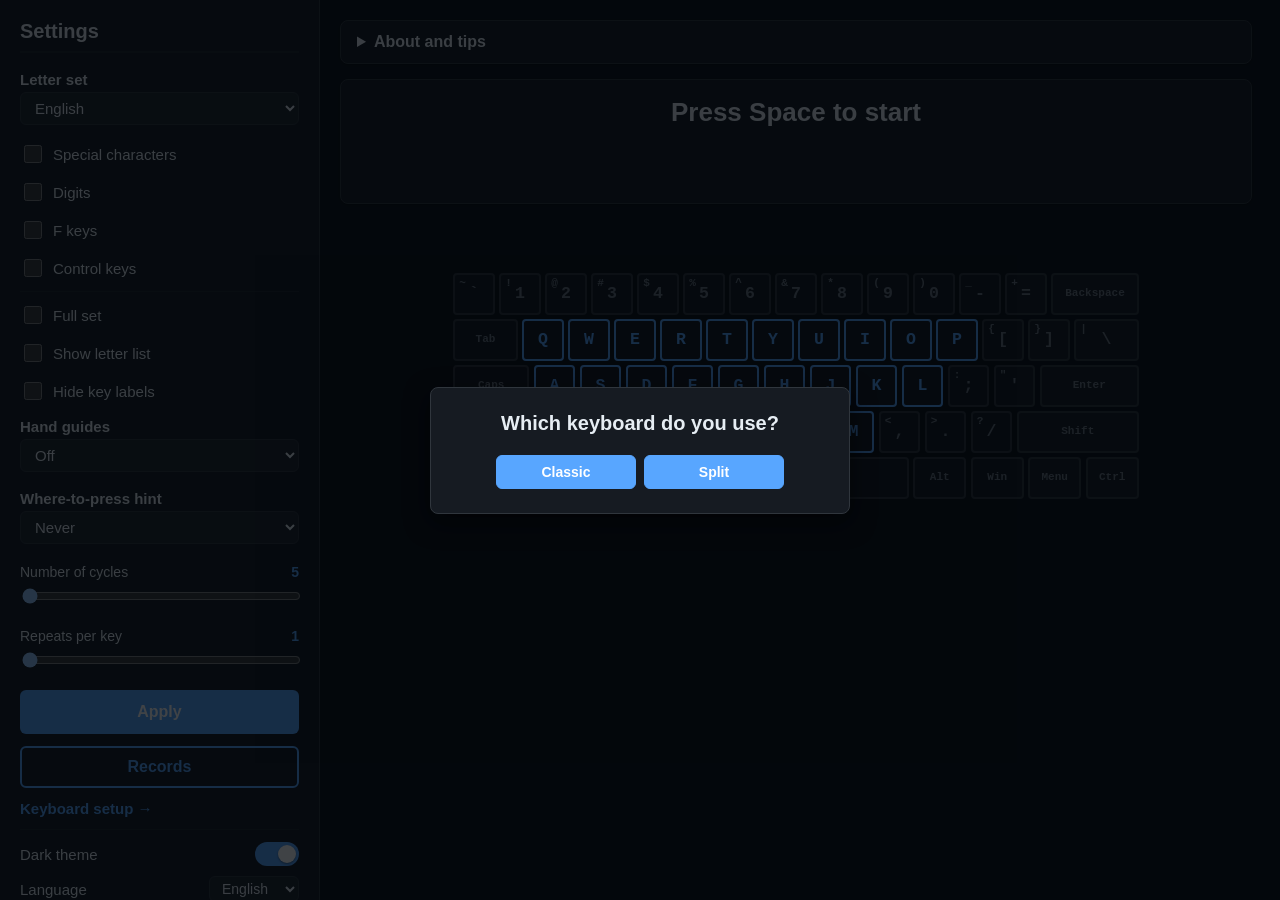
==== commit 1bcea667: "Добавлена таблица рекордов" ====
--- a/index.html
+++ b/index.html
@@ -80,6 +80,7 @@
     <button id="applyBtn" class="apply" data-i18n="trainer.settings.apply">Применить</button>
 
     <div class="settings-footer">
+      <a class="records-btn" href="records.html" data-i18n="trainer.settings.recordsLink">Рекорды</a>
       <a class="nav-link" href="key_settings.html" data-i18n="trainer.settings.keyboardLink">Вид клавиатуры →</a>
       <div class="theme-toggle">
         <span data-i18n="trainer.settings.darkTheme">Тёмная тема</span>
@@ -122,15 +123,16 @@
           <li data-i18n-html="trainer.info.steps.showSequence">Если включено «Отображение списка букв», после старта задания клавиши, которые в нём встретятся, подсвечиваются жёлтым.</li>
           <li data-i18n-html="trainer.info.steps.flashes">Верное нажатие вспыхивает на клавиатуре зелёным, ошибочное — красным; под клавиатурой показывается время нажатия.</li>
           <li data-i18n-html="trainer.info.steps.hands"><b>«Отображение для рук»</b> — черта внизу клавиши подсказывает, чем её нажимать при слепой печати. «Разделение на половины»: фиолетовая — левой рукой, бирюзовая — правой. «Для каждого пальца»: у каждого пальца свой цвет, от розового (левый мизинец) до малинового (правый мизинец); серая — большие пальцы (пробел, Alt).</li>
-          <li data-i18n-html="trainer.info.steps.extraKeys">На обычной клавиатуре ряд Esc и F1–F12 появляется при включённых «F клавишах» или «Управляющих клавишах», блок Insert/Home/PgUp/Delete/End/PgDn со стрелками — при «Управляющих клавишах». На сплите этих клавиш нет — они обычно на слоях, задание засчитывает их нажатие, но на схеме не показывает.</li>
+          <li data-i18n-html="trainer.info.steps.extraKeys">На обычной клавиатуре ряд Esc и F1–F12 появляется при включённых «F клавишах» или «Управляющих клавишах», блок Insert/Home/PgUp/Delete/End/PgDn со стрелками — при «Управляющих клавишах». На сплите с пятью рядами верхний ряд — F-клавиши; остальные клавиши (и F-клавиши сплита без этого ряда) обычно на слоях — задание засчитывает их нажатие, но на схеме не показывает.</li>
           <li data-i18n-html="trainer.info.steps.hint"><b>«Подсказка, где нажимать»</b> — целевая клавиша подсвечивается на схеме вместе с чертой своего пальца: «Сразу» или «Если замешкался» (через 2 секунды, если клавиша ещё не нажата). По умолчанию подсказки нет — клавишу нужно найти самому.</li>
           <li data-i18n-html="trainer.info.steps.blind"><b>«Скрыть подписи клавиш»</b> — на схеме остаются только формы клавиш (и засечки на А/О): где какой символ, нужно помнить.</li>
           <li data-i18n-html="trainer.info.steps.mistakes">В конце появится блок «Ошибки при нажатии» — клавиши, которые не удалось нажать с первого раза: им стоит уделить внимание. Кнопка <b>«Повторить ошибки»</b> сразу запускает задание из этих клавиш (каждая — по 3 раза). Ниже — свёрнутая таблица «Подробные результаты»: клавиша, все нажатия, ошибки, среднее время нажатия.</li>
+          <li data-i18n-html="trainer.info.steps.records">На странице <b>«Рекорды»</b> (кнопка внизу настроек) собрана скорость каждого символа, который встречался в заданиях: предыдущий, текущий и лучший результат — среднее время верных нажатий за задание. Таблицу можно сохранить в файл и загрузить из файла.</li>
         </ul>
         <p data-i18n-html="trainer.info.layout">Символы набираются в той раскладке, которая выбрана в настройках (Рус / Eng).</p>
         <p data-i18n-html="trainer.info.special"><b>Спец. символы зависят от набора букв:</b> при «Рус» выпадают только символы, которые набираются в русской раскладке (<code>! " % : ; ? * ( ) _ + - = \ / , .</code>); при «Eng» и «Все», а также если набор букв «Откл», — все спец. символы (для тех, что не набираются в русской раскладке, переключитесь на английскую). Регистр букв не учитывается.</p>
         <p data-i18n-html="trainer.info.combos"><b>Комбинации клавиш</b> (например, Alt+Shift для смены раскладки, Shift+1 для «!») не засчитываются. Одиночное нажатие Alt, Ctrl, Shift или Win засчитывается в момент отпускания клавиши; время реакции при этом считается от её нажатия.</p>
-        <p data-i18n-html="trainer.info.abort">Задание можно остановить кнопкой «Прервать».</p>
+        <p data-i18n-html="trainer.info.abort">Задание можно остановить кнопкой «Прервать». Кнопка «Пропустить» переходит к следующему символу — например, если его нет на вашей клавиатуре. Пропущенные символы в конце покажет блок «Пропущенные символы»: проверьте, записаны ли они в раскладке на странице «Вид клавиатуры».</p>
         <p data-i18n-html="trainer.info.saved">Настройки сохраняются в браузере при нажатии «Применить» и подставляются автоматически при следующем открытии страницы.</p>
         <p data-i18n-html="trainer.info.language">Язык интерфейса выбирается внизу настроек; по умолчанию — язык браузера.</p>
         <p><b data-i18n="trainer.info.tipsTitle">Советы</b></p>
@@ -155,7 +157,10 @@
       <div class="status-text" id="statusText"></div>
       <div class="status-key" id="statusKey"></div>
     </div>
-    <button id="abortBtn" class="abort" hidden data-i18n="trainer.abort">Прервать</button>
+    <div class="task-buttons">
+      <button id="abortBtn" class="abort" hidden data-i18n="trainer.abort">Прервать</button>
+      <button id="skipBtn" class="skip" hidden data-i18n="trainer.skip">Пропустить</button>
+    </div>
 
     <div class="layer-tabs trainer-tabs" id="layerTabs" hidden></div>
     <div class="keyboard-wrap">
@@ -183,6 +188,7 @@
 <!-- Перевод разметки — сразу после её разбора, до загрузки скриптов страницы -->
 <script>JmakI18n.translatePage();</script>
 <script src="js/keyboard.js"></script>
+<script src="js/records_store.js"></script>
 <script src="js/script.js"></script>
 </body>
 </html>
--- a/style/style.css
+++ b/style/style.css
@@ -324,8 +324,15 @@
   cursor: not-allowed;
 }
 
-.abort {
-  align-self: center;
+/* «Прервать» и «Пропустить» — в один ряд по центру */
+.task-buttons {
+  display: flex;
+  justify-content: center;
+  gap: 12px;
+}
+
+.abort,
+.skip {
   padding: 8px 24px;
   background: var(--bg-panel);
   color: var(--error);
@@ -341,9 +348,20 @@
   background: var(--error-bg);
 }
 
+.skip {
+  color: var(--warning);
+  border-color: var(--warning);
+}
+
+.skip:hover {
+  background: var(--warning-bg);
+}
+
 /* Скрытая кнопка не убирается из раскладки, а становится невидимой: место под ней
-   зарезервировано, поэтому клавиатура не сдвигается при старте и остановке задания */
-.abort[hidden] {
+   зарезервировано, поэтому клавиатура не сдвигается при старте и остановке задания,
+   а «Прервать» — при появлении «Пропустить» */
+.abort[hidden],
+.skip[hidden] {
   display: block;
   visibility: hidden;
 }
@@ -385,6 +403,33 @@
 
 .settings-footer .nav-link {
   margin-bottom: 12px;
+}
+
+/* «Рекорды» — ссылка на страницу рекордов в виде кнопки той же формы, что «Применить»,
+   но спокойнее: прозрачный фон и синяя обводка, чтобы не спорить с «Применить» */
+.records-btn {
+  display: block;
+  width: 100%;
+  margin-bottom: 12px;
+  padding: 10px;
+  background: transparent;
+  color: var(--accent);
+  border: 2px solid var(--accent);
+  border-radius: 6px;
+  font-size: 16px;
+  font-weight: 600;
+  text-align: center;
+  text-decoration: none;
+  transition: background 0.2s;
+}
+
+.records-btn:hover {
+  background: var(--bg-subtle);
+}
+
+.records-btn:focus-visible {
+  outline: 2px solid var(--accent);
+  outline-offset: 2px;
 }
 
 /* ----- Переключатель темы ----- */
@@ -821,6 +866,18 @@
   color: var(--error);
 }
 
+/* «Пропущено: X» — неброская плашка по ширине текста, чтобы не отвлекать от клавиатуры.
+   Высота та же 26px (padding + border + line-height), поэтому ниже ничего не сдвигается */
+.press-feedback.skipped {
+  align-self: center;
+  padding: 1px 10px;
+  border: 1px solid var(--border-color);
+  border-radius: 6px;
+  line-height: 22px;
+  font-size: 14px;
+  font-weight: 500;
+}
+
 .progress {
   text-align: center;
   font-size: 15px;
@@ -839,8 +896,9 @@
   font-size: 18px;
 }
 
-/* «Ошибки при нажатии» — карточка в стиле блока «Информация и советы» */
-.mistakes {
+/* «Ошибки при нажатии» и «Пропущенные символы» — карточки в стиле блока «Информация и советы» */
+.mistakes,
+.skipped {
   margin-bottom: 15px;
   padding: 14px 16px;
   background: var(--bg-panel);
@@ -849,7 +907,8 @@
   box-shadow: var(--shadow-sm);
 }
 
-.mistakes p {
+.mistakes p,
+.skipped p {
   margin: 0;
   font-size: 15px;
   line-height: 1.5;
@@ -857,6 +916,10 @@
 
 .mistakes-key {
   color: var(--error);
+}
+
+.skipped-key {
+  color: var(--warning);
 }
 
 .mistakes .mistakes-none {
@@ -874,7 +937,8 @@
   overflow-x: auto;
 }
 
-.results table {
+.results table,
+.records-table {
   width: 100%;
   border-collapse: collapse;
   background: var(--bg-panel);
@@ -884,14 +948,17 @@
 }
 
 .results th,
-.results td {
+.results td,
+.records-table th,
+.records-table td {
   border: 1px solid var(--border-color);
   padding: 10px 12px;
   text-align: center;
   font-size: 14px;
 }
 
-.results th {
+.results th,
+.records-table th {
   background: var(--bg-subtle);
   font-weight: 600;
   color: var(--text-primary);
@@ -904,6 +971,31 @@
 
 .results .event-wrong {
   color: var(--error);
+  font-weight: 600;
+}
+
+.results .event-skipped {
+  color: var(--warning);
+  font-style: italic;
+}
+
+/* ==================== СТРАНИЦА «РЕКОРДЫ» (records.html) ==================== */
+.records-wrap {
+  overflow-x: auto;
+}
+
+/* Текущий результат относительно предыдущего: быстрее — зелёный, медленнее — красный */
+.records-table .record-faster {
+  color: var(--success);
+  font-weight: 600;
+}
+
+.records-table .record-slower {
+  color: var(--error);
+  font-weight: 600;
+}
+
+.records-table .record-best {
   font-weight: 600;
 }
 
